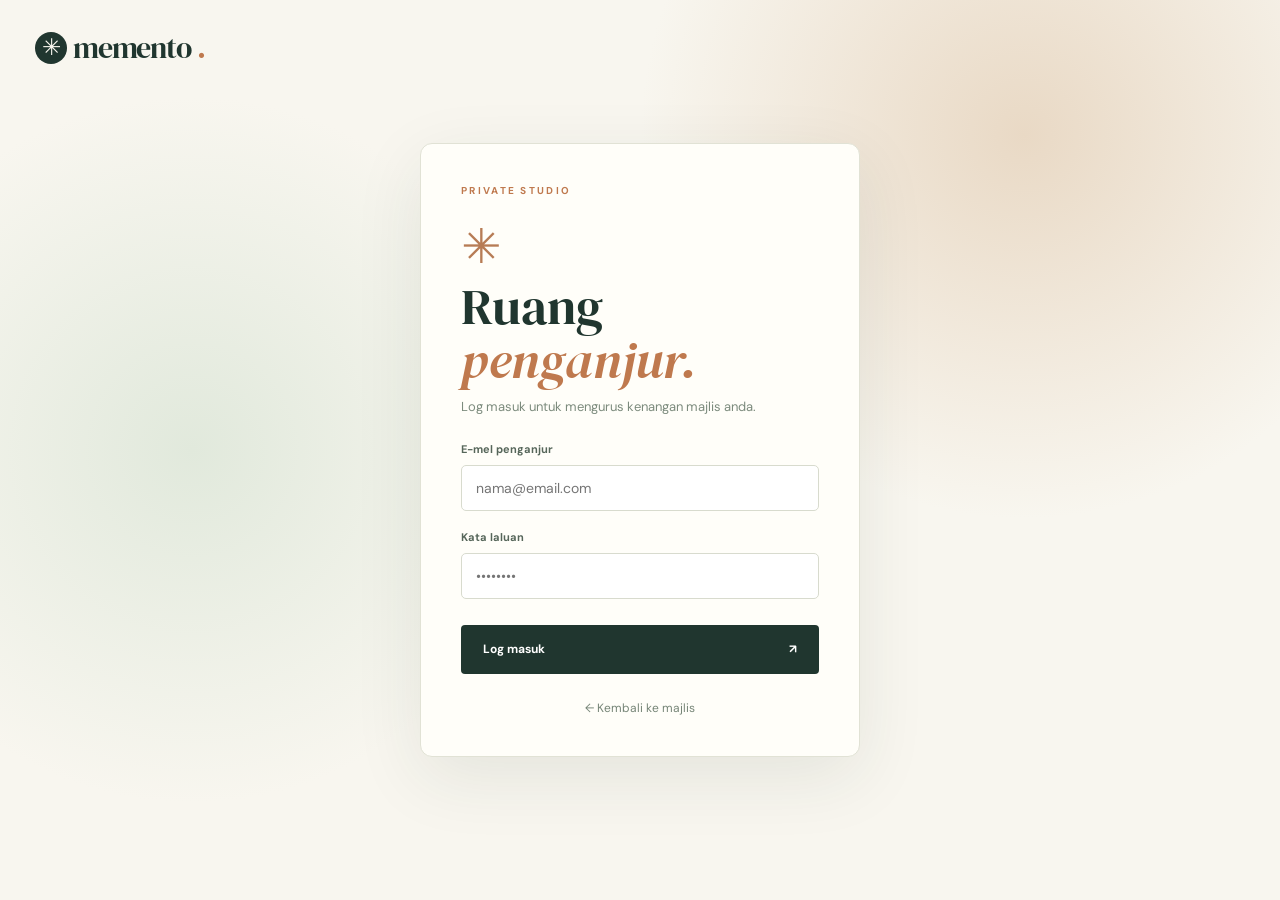
==== admin.html @ 8a751a6d "Add files via upload" ====
<!doctype html><html lang="ms"><head><meta charset="utf-8"><meta name="viewport" content="width=device-width, initial-scale=1,viewport-fit=cover"><meta name="theme-color" content="#20362f"><title>Dashboard Penganjur — Memento</title><link rel="manifest" href="./manifest.webmanifest"><link rel="icon" href="./assets/logo.svg" type="image/svg+xml"><link rel="preconnect" href="https://fonts.googleapis.com"><link rel="preconnect" href="https://fonts.gstatic.com" crossorigin><link href="https://fonts.googleapis.com/css2?family=DM+Sans:wght@400;500;600;700&family=DM+Serif+Display:ital@0;1&display=swap" rel="stylesheet"><link rel="stylesheet" href="./styles.css"><script defer src="./config.js"></script><script defer src="./vendor/qr.js"></script><script defer src="./vendor/jszip.min.js"></script><script type="module" src="./src/app.js"></script></head>
<body data-page="admin"><div id="toast" role="status" aria-live="polite"></div>
<div id="adminLogin" class="admin-login"><a class="brand" href="./index.html"><span class="brand-icon">✳</span>memento<span class="brand-period">.</span></a><div class="login-card"><div class="section-kicker">PRIVATE STUDIO</div><span class="login-flower">✳</span><h1>Ruang <em>penganjur.</em></h1><p>Log masuk untuk mengurus kenangan majlis anda.</p><div id="demoLoginMessage" class="demo-login-note hidden">Ini ialah mod demo. Tekan butang di bawah untuk mencuba dashboard tanpa Firebase. Semua data kekal pada peranti ini.</div><form id="loginForm"><label for="loginEmail">E-mel penganjur</label><input type="email" id="loginEmail" placeholder="nama@email.com" autocomplete="username" required><label for="loginPassword">Kata laluan</label><input type="password" id="loginPassword" placeholder="••••••••" autocomplete="current-password" required><button class="btn btn-dark" id="loginBtn" type="submit">Log masuk <span>↗</span></button></form><button class="btn btn-dark hidden" id="demoLoginBtn">Buka dashboard demo <span>↗</span></button><a class="login-back" href="./index.html">← Kembali ke majlis</a></div></div>
<div id="adminApp" class="admin-app hidden"><aside class="sidebar"><a class="brand" href="./index.html"><span class="brand-icon">✳</span>memento<span class="brand-period">.</span></a><div class="sidebar-label">YOUR STUDIO</div><nav class="sidebar-nav" aria-label="Dashboard"><button class="side-link active" data-panel="overview"><span>◫</span> Ringkasan</button><button class="side-link" data-panel="settings"><span>✎</span> Tetapan majlis</button><button class="side-link" data-panel="photos"><span>▣</span> Urus gambar</button><button class="side-link" data-panel="qr"><span>▦</span> Kod QR & kongsi</button><button class="side-link" data-panel="notes"><span>♡</span> Buku ucapan</button></nav><div class="sidebar-bottom"><div id="adminBadge" class="mode-tag">✳ DEMO</div><a id="previewEventLink" href="./index.html" target="_blank" rel="noopener">Lihat halaman tetamu ↗</a><button id="logoutBtn" class="logout-btn">Log keluar ↗</button></div></aside>
<div class="admin-main"><header class="admin-header"><div><div class="admin-eyebrow">MEMENTO / EVENT STUDIO</div><h1 id="adminPageTitle">Ringkasan majlis</h1></div><div class="admin-head-right"><label for="eventSelect">MAJLIS</label><select id="eventSelect"><option value="">Pilih majlis</option></select><button id="newEventBtn" class="btn btn-dark">+ Majlis baru</button></div></header><div class="mobile-admin-nav"><button class="active" data-panel="overview">Ringkasan</button><button data-panel="settings">Tetapan</button><button data-panel="photos">Gambar</button><button data-panel="qr">QR</button><button data-panel="notes">Ucapan</button></div><div class="admin-content"><div id="adminEmpty" class="admin-empty hidden"><span>✳</span><h2>Belum ada majlis.</h2><p>Cipta majlis pertama untuk mula mengumpul gambar tetamu.</p><button class="btn btn-dark" data-create-event>+ Cipta majlis</button></div>
<section class="admin-panel" id="panel-overview"><div id="demoAppNotice" class="admin-notice hidden"><b>Mod demo</b> · Data disimpan pada browser ini, bukan dikongsi antara telefon. Isi Firebase config untuk galeri live sebenar.</div><div class="dashboard-welcome"><div><div class="section-kicker">YOUR CELEBRATION</div><h2 id="overviewTitle">Majlis Kenangan Kita</h2><p id="overviewDate"></p></div><span class="dash-motif">✳</span></div><div class="stats-grid"><article><span>JUMLAH GAMBAR</span><strong id="statAll">0</strong><small>Semua gambar diterima</small></article><article><span>GAMBAR DIPAPAR</span><strong id="statApproved">0</strong><small>Terlihat dalam galeri</small></article><article><span>MENUNGGU SEMAKAN</span><strong id="statPending">0</strong><small>Memerlukan kelulusan</small></article><article><span>UCAPAN TETAMU</span><strong id="statWishes">0</strong><small>Buku ucapan digital</small></article></div><div class="overview-bottom"><div class="white-panel"><div class="panel-head"><h3>Gambar terkini</h3><button class="link-button" data-panel="photos">Lihat semua ↗</button></div><div id="recentPhotos" class="recent-photos"></div></div><div class="white-panel quick-link-panel"><div class="panel-head"><h3>Pautan majlis</h3><span>✳</span></div><p>Hantar kepada tetamu atau letak QR di setiap meja.</p><div class="event-link-box" id="overviewUrl"></div><button class="btn btn-outline" id="overviewCopyLink">Salin pautan ↗</button><button class="btn btn-dark" data-panel="qr">Buka kad QR ↗</button></div></div></section>
<section class="admin-panel hidden" id="panel-settings"><div class="admin-section-heading"><div><h2>Tetapan majlis</h2><p>Sesuaikan nama, tarikh dan pengalaman tetamu.</p></div></div><form id="settingsForm" class="settings-grid"><div class="white-panel settings-form"><label for="settingTitle">Nama majlis</label><input id="settingTitle" required maxlength="80" placeholder="Contoh: Majlis Aina & Haziq"><div class="two-fields"><div><label for="settingDate">Tarikh majlis</label><input id="settingDate" type="date" required></div><div><label for="settingLimit">Filem setiap tetamu</label><input id="settingLimit" type="number" min="1" max="50" required></div></div><label for="settingVenue">Lokasi / nota majlis</label><input id="settingVenue" maxlength="120" placeholder="Contoh: Dewan Seri Melati, Johor"><button class="btn btn-dark" type="submit">Simpan perubahan ↗</button></div><div class="white-panel settings-toggles"><h3>Kawalan galeri</h3><label class="toggle-row"><span><b>Benarkan gambar & ucapan</b><small>Hentikan sementara penghantaran tetamu</small></span><input type="checkbox" id="settingUploads"><i></i></label><label class="toggle-row"><span><b>Moderasi gambar</b><small>Gambar perlu diluluskan sebelum dipapar</small></span><input type="checkbox" id="settingModeration"><i></i></label><label class="toggle-row"><span><b>Kunci galeri</b><small>Gambar tidak dapat dilihat tetamu sehingga dibuka</small></span><input type="checkbox" id="settingLocked"><i></i></label><p class="panel-hint">Perubahan ini akan dikemas kini kepada tetamu secara langsung apabila Firebase disambung.</p></div></form></section>
<section class="admin-panel hidden" id="panel-photos"><div class="admin-section-heading"><div><h2>Urus gambar tetamu</h2><p>Luluskan, sembunyikan, padam atau eksport gambar.</p></div><div class="toolbar-buttons"><select id="photoStatusFilter" aria-label="Tapis gambar"><option value="all">Semua gambar</option><option value="pending">Menunggu</option><option value="approved">Dipaparkan</option><option value="hidden">Disembunyikan</option></select><button class="btn btn-dark" id="exportZipBtn">Muat turun ZIP ↓</button></div></div><div class="admin-photo-grid" id="adminPhotos"></div></section>
<section class="admin-panel hidden" id="panel-qr"><div class="admin-section-heading"><div><h2>Kongsi dengan tetamu</h2><p>Letakkan kad QR di setiap meja majlis.</p></div></div><div class="qr-layout"><div class="qr-poster" id="qrPoster"><span class="qr-poster-kicker">YOU'RE INVITED</span><h3 id="qrEventTitle">Majlis Kenangan Kita</h3><span class="qr-caption">✳ SCAN • SNAP • SHARE ✳</span><canvas id="qrCanvas" width="390" height="390"></canvas><p>Scan QR untuk ambil gambar dan kongsi bersama.</p><span class="qr-poster-footer">MEMORIES MADE TOGETHER · MEMENTO</span></div><div class="white-panel qr-instructions"><h3>Satu QR,<br><em>ribuan kenangan.</em></h3><p>Imbas menggunakan kamera telefon. Tiada aplikasi diperlukan.</p><label for="shareUrl">Pautan majlis anda</label><input id="shareUrl" readonly><button class="btn btn-outline" id="copyQrLink">Salin pautan ↗</button><button class="btn btn-dark" id="saveQrBtn">Simpan kod QR (PNG) ↓</button><button class="btn btn-outline" id="printQrBtn">Cetak kad QR ↗</button><p class="panel-hint">Kod QR akan terus menunjuk ke majlis ini apabila anda host website di GitHub Pages. <b>Cetak selepas URL website sudah muktamad.</b></p></div></div></section>
<section class="admin-panel hidden" id="panel-notes"><div class="admin-section-heading"><div><h2>Buku ucapan</h2><p>Semua kata-kata manis daripada tetamu.</p></div><button class="btn btn-outline" id="exportWishesBtn">Eksport CSV ↓</button></div><div id="adminWishes" class="admin-wishes"></div></section>
</div></div></div>
<div class="modal-overlay hidden" id="createEventModal" role="dialog" aria-modal="true" aria-labelledby="createTitle"><div class="modal-card create-modal"><button class="modal-x" data-close-create aria-label="Tutup">×</button><div class="modal-symbol">✳</div><h2 id="createTitle">Cipta majlis baru.</h2><p>Setiap majlis mempunyai pautan dan QR tersendiri.</p><form id="createEventForm"><label for="newTitle">Nama majlis</label><input id="newTitle" required maxlength="80" placeholder="Contoh: Majlis Aina & Haziq"><div class="two-fields"><div><label for="newDate">Tarikh</label><input id="newDate" type="date" required></div><div><label for="newLimit">Filem</label><input id="newLimit" type="number" min="1" max="50" value="20" required></div></div><label for="newVenue">Lokasi (pilihan)</label><input id="newVenue" maxlength="120" placeholder="Dewan / lokasi majlis"><button class="btn btn-dark" type="submit" id="saveNewEventBtn">Cipta majlis <span>↗</span></button></form></div></div>
</body></html>
---- styles.css ----
:root{--ink:#20362f;--ink2:#1a2b26;--cream:#f8f6ef;--paper:#fffef9;--line:#e4e1d4;--sage:#dce6d8;--orange:#bf794e;--muted:#797c72;--body:#4d5a51;--serif:'DM Serif Display',Georgia,serif;--sans:'DM Sans',system-ui,-apple-system,sans-serif}*{box-sizing:border-box}html{scroll-behavior:smooth;scroll-padding-top:78px}body{margin:0;background:var(--cream);font-family:var(--sans);color:var(--ink);font-size:14px;-webkit-font-smoothing:antialiased;overflow-x:hidden}button,input,textarea,select{font:inherit}button{cursor:pointer}button:disabled{opacity:.45;cursor:not-allowed}a{text-decoration:none;color:inherit}h1,h2,h3,p{margin-top:0}h1,h2,h3{font-weight:400}img{max-width:100%}.hidden{display:none!important}.shell{max-width:1220px;margin:auto;padding-left:36px;padding-right:36px}#toast{position:fixed;z-index:500;left:50%;bottom:24px;max-width:min(94vw,500px);background:#20362f;color:white;padding:13px 22px;line-height:1.5;text-align:center;border-radius:12px;box-shadow:0 12px 45px #0004;opacity:0;pointer-events:none;transform:translate(-50%,30px);transition:opacity .2s,transform .2s}#toast.show{opacity:1;transform:translate(-50%,0)}#toast.error{background:#903e36}.mode-banner{background:#eadfca;color:#614e34;padding:8px 20px;text-align:center;font-size:12px}.mode-banner a{text-decoration:underline;font-weight:700}.dot,.live-dot{width:7px;height:7px;border-radius:50%;background:#80a57f;display:inline-block;margin-right:7px}.main-header{height:82px;display:flex;align-items:center;justify-content:space-between;gap:20px;border-bottom:1px solid var(--line)}.brand{display:inline-flex;align-items:center;gap:6px;white-space:nowrap;font-family:var(--serif);font-size:30px;letter-spacing:-1.2px;font-weight:400}.brand-icon{display:inline-flex;align-items:center;justify-content:center;width:32px;height:32px;background:var(--ink);border-radius:50%;color:var(--cream);font-family:var(--sans);font-size:23px;line-height:1}.brand-period{color:var(--orange)}.top-nav{display:flex;align-items:center;gap:35px;color:#4f6156;font-size:13px}.top-nav a:hover{color:var(--orange)}.nav-admin{font-size:12px;font-weight:700;letter-spacing:.01em;border:1px solid var(--ink);padding:12px 17px;border-radius:5px}.nav-admin:hover{color:white;background:var(--ink)}.hero{display:grid;grid-template-columns:1.05fr .95fr;min-height:656px;gap:15px;align-items:center}.hero-copy{position:relative;z-index:1;padding:48px 0 44px}.eyebrow,.section-kicker{font-size:10px;font-weight:700;letter-spacing:2.3px;display:flex;align-items:center;gap:11px}.eyebrow{color:#67776d;white-space:nowrap}.small-star{font-size:20px;color:var(--orange)}.eyebrow-line{height:1px;width:20px;background:#b7bbae}.thin-line{margin:30px 0 28px;width:52px;height:1px;background:#b4b6a6}.hero-script{font-family:var(--serif);font-style:italic;color:var(--orange);font-size:20px;margin:0 0 8px}.hero h1{font-family:var(--serif);font-size:clamp(65px,6vw,94px);line-height:.99;letter-spacing:-2.2px;max-width:600px;margin:0 0 25px}.hero h1 em,.steps-head h2 em,.section-top h2 em,.wishes-section h2 em,.final-cta h2 em,.camera-aside h3 em,.login-card h1 em,.qr-instructions h3 em{font-weight:400;color:var(--orange)}.hero-subtitle{color:var(--body);line-height:1.85;font-size:14px;max-width:410px}.hero-event{display:flex;gap:14px;align-items:center;margin:25px 0 25px;padding:15px 0;border-top:1px solid var(--line);border-bottom:1px solid var(--line);max-width:420px}.event-icon{font-size:30px;color:var(--orange);padding:0 9px}.hero-event div{display:flex;flex-direction:column;gap:4px}.hero-event div>span{font-size:9px;letter-spacing:2px;font-weight:700;color:var(--muted)}.hero-event strong{font-family:var(--serif);font-size:22px;font-weight:400}.hero-event small{color:#747c72;font-size:12px}.hero-buttons{display:flex;gap:10px;flex-wrap:wrap}.btn{border:0;display:inline-flex;align-items:center;justify-content:space-between;gap:20px;padding:15px 22px;min-height:49px;font-size:12px;font-weight:700;border-radius:4px;transition:transform .2s,background .2s}.btn:hover:not(:disabled){transform:translateY(-2px)}.btn-dark{background:var(--ink);color:white}.btn-dark:hover{background:#365b4c}.btn-outline{background:transparent;color:var(--ink);border:1px solid #9caa9e}.btn-outline:hover{background:#e8ece2}.btn-light{background:rgba(255,255,255,.95);color:var(--ink)}.btn-cream{background:#f5efe1;color:var(--ink)}.hero-bottom{display:flex;align-items:center;gap:15px;margin-top:37px;color:var(--body);font-size:12px}.hero-bottom small{display:block;color:#929a8e;font-size:11px;margin-top:4px}.avatars{display:flex;padding-left:4px}.avatars span{display:grid;place-items:center;width:32px;height:32px;border:3px solid var(--cream);margin-left:-6px;border-radius:50%;background:#ddc4a1;color:#7b513e;font-size:14px}.avatars span:nth-child(2){background:#a0bbad}.avatars span:nth-child(3){background:#e5b79a}.hero-art{min-height:615px;position:relative;display:grid;place-items:center}.hero-halo{position:absolute;width:90%;aspect-ratio:1;border-radius:50%;background:#e9ebdf;top:50%;left:50%;transform:translate(-50%,-53%)}.hero-halo:after{content:'';position:absolute;inset:15px;border:1px dashed #c6cdbb;border-radius:50%}.postcard{position:absolute;background:#fffdf5;border-radius:3px;padding:13px 13px 14px;width:270px;box-shadow:0 22px 43px #20362f29;border:1px solid #ede8de}.postcard-back{height:315px;transform:translate(92px,-54px) rotate(14deg)}.postcard-front{height:338px;transform:translate(-55px,28px) rotate(-9deg)}.sketch-photo{width:100%;height:calc(100% - 31px);position:relative;overflow:hidden}.sketch-photo.lake{background:linear-gradient(165deg,#91b4b2 0%,#c4d0b9 45%,#b8bead 46%,#889b86 70%,#c4ae8a 100%)}.sketch-photo.lake:before{content:'';position:absolute;border-radius:50%;width:75px;height:75px;top:30px;right:25px;background:#f7ddaf;filter:blur(3px);opacity:.9}.illustration-mountains{position:absolute;bottom:0;left:-15%;width:135%;height:62%;background:#6d8a78;clip-path:polygon(0 65%,19% 20%,35% 63%,51% 0,79% 54%,100% 10%,100% 100%,0 100%);opacity:.72}.sketch-photo.floral{background:linear-gradient(145deg,#e6ccaa,#b87968 80%)}.sketch-photo.floral:before{content:'';position:absolute;width:180px;height:180px;left:30px;top:42px;border:1px solid #fff9;border-radius:50%}.flower{position:absolute;color:#f7e9d4;text-shadow:0 3px 15px #673c4266;font-size:93px;z-index:2}.flower-a{left:29px;top:58px}.flower-b{right:11px;top:105px;font-size:82px;color:#f0bba8}.flower-c{left:89px;top:143px;font-size:79px;color:#f5f0d8}.stem{position:absolute;bottom:-80px;left:120px;transform:rotate(-18deg);width:3px;height:260px;background:#566c57}.stem-two{left:155px;transform:rotate(18deg)}.postcard-caption{display:block;font-size:11px;font-family:var(--serif);font-style:italic;letter-spacing:.5px;padding-top:9px;text-align:center}.date-seal{position:absolute;z-index:5;right:0;bottom:80px;width:110px;height:110px;background:var(--ink);border:5px solid var(--cream);color:#fff;border-radius:50%;display:flex;flex-direction:column;align-items:center;justify-content:center;transform:rotate(13deg);box-shadow:0 6px 15px #2223}.date-seal small{font-size:8px;letter-spacing:2px}.date-seal strong{font-family:var(--serif);font-size:26px;font-weight:400;line-height:1.2}.date-seal>span{font-size:11px}.art-spark{position:absolute;color:var(--orange)}.spark-one{font-size:44px;top:73px;left:48px}.spark-two{font-size:30px;bottom:84px;left:54px}.steps-wrap{background:#edf0e8;padding:83px 0 94px}.section-kicker{color:var(--orange)}.steps-head,.section-top{display:flex;justify-content:space-between;align-items:end;gap:20px;margin-top:14px;margin-bottom:40px}.steps-head h2,.section-top h2,.wishes-section h2,.final-cta h2{font-family:var(--serif);font-size:clamp(40px,4.2vw,61px);line-height:1.12;letter-spacing:-1px;margin:0}.steps-head p,.section-top p{font-size:13px;color:#708074;line-height:1.8;max-width:290px;margin-bottom:7px}.step-grid{display:grid;grid-template-columns:repeat(3,minmax(0,1fr));gap:18px}.step{background:#f9f8f1;border:1px solid #e2e5da;border-radius:7px;padding:23px 25px 28px}.step-number{display:flex;justify-content:space-between;font-size:11px;font-weight:700;letter-spacing:2px}.step-number span{font-size:20px;font-weight:400}.step-art{height:130px;margin:12px 0 19px;display:grid;place-items:center;position:relative}.fake-qr{border-radius:12px;background:#fff;padding:13px;box-shadow:0 5px 23px #20362f1c;width:94px;height:94px;display:grid;place-items:center;transform:rotate(-8deg)}.fake-qr span{color:#233f34;font-size:77px;line-height:1}.scan-wave{width:112px;height:112px;border:2px solid #b6c8b5;border-radius:50%;position:absolute;transform:translate(12px,-3px)}.little-camera{width:134px;height:83px;border-radius:14px;background:#2b4840;box-shadow:0 14px 25px #1d312d2b;position:relative;transform:rotate(-9deg)}.little-camera>i{position:absolute;width:36px;height:14px;background:#2b4840;top:-9px;left:21px;border-radius:4px}.little-camera:before{content:'';position:absolute;width:12px;height:8px;background:#e4cba1;right:15px;top:11px;border-radius:2px}.little-lens{display:block;position:absolute;width:62px;height:62px;border-radius:50%;background:repeating-radial-gradient(circle,#233a34 0 9px,#789186 10px 14px,#243b35 15px 19px);border:5px solid #708c7d;top:9px;left:35px}.mini-film{width:96px;height:110px;transform:rotate(9deg);background:#e5ae85;padding:11px;border:9px solid #fffdf9;box-shadow:0 12px 17px #2222;display:grid;place-items:center}.mini-film span{font-size:74px;color:#f8e9d3}.small-film{color:#b8a27f;position:absolute;font-size:47px;transform:translate(80px,-30px)}.step h3{font-family:var(--serif);font-size:27px;margin:0 0 7px}.step p{color:#718074;line-height:1.7;font-size:12px;margin:0}.panel-section{padding-top:100px;padding-bottom:109px}.section-top{margin-bottom:36px}.film-pill{padding:12px 22px;display:flex;gap:13px;align-items:center;border:1px solid #e0dfd3;border-radius:100px;background:#fffef8}.film-pill .film-icon{font-size:27px;color:var(--orange)}.film-pill strong{display:block;font-size:18px}.film-pill small{font-size:8px;letter-spacing:1.5px;font-weight:700;color:#8d968a}.camera-layout{display:grid;grid-template-columns:minmax(0,1fr) minmax(260px,365px);gap:40px}.camera-shell{background:#223c32;padding:24px 30px 19px;border-radius:16px;color:white;box-shadow:0 18px 40px #1f362e25}.camera-head{display:flex;justify-content:space-between;align-items:center;padding-bottom:19px}.camera-brand{font-family:var(--serif);font-size:26px}.camera-brand sup{font-family:var(--sans);font-size:8px;margin-left:2px;font-weight:700;letter-spacing:2px}.camera-status{font-size:9px;letter-spacing:1.3px;color:#c1d1bf}.camera-status i{display:inline-block;width:7px;height:7px;background:#c6a365;border-radius:50%;margin-right:5px}.camera-viewfinder{height:415px;border-radius:7px;background:#12221d;position:relative;overflow:hidden;display:flex;align-items:center;justify-content:center;isolation:isolate}.camera-viewfinder video,.camera-viewfinder>img{position:absolute;width:100%;height:100%;object-fit:cover;inset:0}.camera-viewfinder video.mirrored{transform:scaleX(-1)}.camera-placeholder{display:flex;flex-direction:column;gap:12px;align-items:center;text-align:center;padding:25px;color:#dde8d9;position:relative;z-index:2}.camera-placeholder-icon{font-size:80px;font-weight:100;line-height:.9;color:#8da698}.camera-placeholder strong{font-family:var(--serif);font-size:26px;font-weight:400}.camera-placeholder span{font-size:12px;color:#a9beb2;max-width:270px;line-height:1.6}.camera-placeholder button{margin-top:7px}.viewfinder-corners{position:absolute;inset:24px;pointer-events:none;z-index:3}.viewfinder-corners i{position:absolute;width:22px;height:22px;border:2px solid #ffffffa6}.viewfinder-corners i:nth-child(1){top:0;left:0;border-right:0;border-bottom:0}.viewfinder-corners i:nth-child(2){top:0;right:0;border-left:0;border-bottom:0}.viewfinder-corners i:nth-child(3){bottom:0;left:0;border-right:0;border-top:0}.viewfinder-corners i:nth-child(4){bottom:0;right:0;border-left:0;border-top:0}.viewfinder-top,.viewfinder-bottom{position:absolute;z-index:4;font-size:9px;letter-spacing:2px;color:#fff;left:50%;transform:translateX(-50%);white-space:nowrap;text-shadow:0 1px 5px #000}.viewfinder-top{top:30px}.viewfinder-bottom{bottom:30px}.flash-cover{position:absolute;inset:0;background:#fff;opacity:0;pointer-events:none;z-index:9;transition:opacity .17s}.flash-cover.flash{opacity:.92;transition:opacity .03s}.camera-controls{display:flex;align-items:center;justify-content:center;gap:65px;padding:18px 0 13px}.round-btn{width:42px;height:42px;border-radius:50%;border:1px solid #8ca395;color:#e6f0e3;background:transparent;font-size:24px;display:grid;place-items:center}.round-btn.active{background:#e5c096;color:#20362f}.shutter{width:65px;height:65px;border-radius:50%;border:3px solid #f5f2e9;background:transparent;padding:5px;display:grid;place-items:center}.shutter span{width:47px;height:47px;background:#f4f2e9;border-radius:50%}.shutter:active:not(:disabled) span{transform:scale(.86)}.camera-review{display:flex;justify-content:center;gap:12px;padding:0 0 17px}.camera-review .btn-outline{border-color:#93ad9c;color:white}.camera-footer{border-top:1px solid #496052;padding-top:16px;display:flex;justify-content:space-between;color:#bdcfc1;font-size:9px;letter-spacing:1.6px}.camera-aside{padding:7px 0;display:flex;flex-direction:column}.tiny-label{font-size:10px;letter-spacing:2px;color:var(--orange);font-weight:700}.camera-aside h3{font-family:var(--serif);font-size:43px;line-height:1.12;margin:14px 0}.camera-aside p{color:#79887c;line-height:1.8;font-size:13px;max-width:315px}.filter-list{display:flex;flex-direction:column;gap:9px;margin-top:17px}.filter-option{display:flex;align-items:center;text-align:left;width:100%;gap:14px;background:transparent;border:1px solid #dedfd3;padding:9px;border-radius:8px;color:var(--ink)}.filter-option.selected{background:#ebeee5;border-color:#8a9e8b}.filter-swatch{width:42px;height:45px;border-radius:3px;flex-shrink:0;background:linear-gradient(135deg,#bca68e,#7a8980)}.filter-swatch.warm{background:linear-gradient(135deg,#e4be83,#ca7652)}.filter-swatch.mono{background:linear-gradient(135deg,#e4e4dd,#454946)}.filter-swatch.natural{background:linear-gradient(135deg,#d6e8df,#6b9eb1)}.filter-option b{display:block;font-size:13px}.filter-option small{display:block;font-size:11px;color:#7c887e;margin-top:3px}.filter-option .filter-check{margin-left:auto;font-size:13px;opacity:0}.filter-option.selected .filter-check{opacity:1}.upload-alt{margin-top:23px;padding:17px 0;border-top:1px solid #e5e3d8;display:flex;justify-content:space-between;gap:10px;align-items:center;font-size:11px;color:#7a8579;flex-wrap:wrap}.file-label{cursor:pointer;color:#204838;font-weight:700;text-decoration:underline;text-underline-offset:3px}.privacy-note{font-size:11px;color:#8a9689;line-height:1.6}.gallery-band{background:var(--ink);padding:97px 0 106px;color:#fff}.light-kicker{color:#d5aa7e}.light-top h2 em{color:#e0b38e}.light-top p{color:#b0c0b4}.gallery-counter{text-align:right;border-left:1px solid #4a6759;padding:0 0 0 28px}.gallery-counter strong{display:block;font-family:var(--serif);font-size:59px;line-height:1}.gallery-counter span{font-size:9px;letter-spacing:1.7px;color:#b2c5b7}.gallery-toolbar{border-top:1px solid #536a60;padding-top:17px;margin-bottom:23px;display:flex;justify-content:space-between;align-items:center;gap:14px;font-size:10px;letter-spacing:1px;color:#c5d1c7}.gallery-toolbar>span:first-child{margin-right:auto}.gallery-toolbar .link-button{color:#e3efde}.link-button{border:0;background:none;color:var(--ink);font-weight:700;font-size:12px;padding:7px 0}.gallery-grid{display:grid;grid-template-columns:repeat(4,1fr);gap:19px;min-height:170px}.photo-card{background:#f9f6ed;padding:10px 10px 15px;border:0;border-radius:3px;cursor:pointer;color:#28352e;box-shadow:0 9px 20px #0001;text-align:left;min-width:0}.photo-card img{width:100%;height:225px;object-fit:cover;display:block;background:#d4d7ca}.photo-card b{display:block;font-size:12px;margin-top:11px;white-space:nowrap;overflow:hidden;text-overflow:ellipsis}.photo-card small{display:block;font-size:10px;color:#9a9d8a;margin-top:5px}.empty-gallery{grid-column:1/-1;border:1px dashed #718779;text-align:center;padding:45px 25px;color:#d9e7d9}.empty-gallery>span{font-size:35px;color:#c89d76}.empty-gallery h3{font-family:var(--serif);font-size:31px;margin:9px 0}.empty-gallery p{font-size:13px;color:#b3c6b6}.empty-gallery .btn{margin-top:7px}.wishes-layout{display:grid;grid-template-columns:1fr 1fr;gap:70px;align-items:start;margin-top:26px}.wishes-decoration{font-family:var(--serif);font-size:70px;color:var(--orange);display:block;height:60px}.wishes-intro>p{font-size:13px;color:#7b8a7d;max-width:380px;line-height:1.8;margin:22px 0 26px}.wish-form{max-width:450px;display:flex;flex-direction:column;align-items:start;gap:8px}label{font-size:11px;font-weight:700;color:#56665a}input,textarea,select{width:100%;border:1px solid #d8dbce;border-radius:5px;background:white;padding:13px 14px;color:var(--ink);outline:none}input:focus,textarea:focus,select:focus{border-color:#7e9a82;box-shadow:0 0 0 3px #a2b7a933}textarea{resize:vertical}.wish-form label:not(:first-child){margin-top:9px}.wish-form .btn{margin-top:9px}.wishes-card{border:1px solid #d4d8c8;background:#e9ede3;padding:30px 31px;min-height:420px;position:relative}.wishes-card:after{content:'✳';position:absolute;color:#d4dbc9;right:10px;bottom:-25px;font-size:140px;pointer-events:none}.wishes-card-title{display:flex;justify-content:space-between;align-items:center;border-bottom:1px solid #cdd5c9;padding-bottom:15px;color:#6e7d6d;font-size:10px;letter-spacing:2px;font-weight:700}.wishes-card-title span:last-child{font-size:25px;color:#b68a6a}.wishes-list{position:relative;z-index:1;max-height:450px;overflow-y:auto}.wish-item{padding:21px 0;border-bottom:1px solid #ced6cb}.wish-item p{font-family:var(--serif);font-style:italic;font-size:22px;line-height:1.4;color:#334739;overflow-wrap:anywhere;margin:0 0 13px}.wish-item>span{font-size:11px;color:#738476}.empty-wishes{padding:45px 12px;text-align:center;color:#819080;line-height:1.8}.final-cta{background:#b47555;padding:76px 0 87px;color:#fff5e9}.kicker-light{font-size:10px;letter-spacing:2px;font-weight:700}.final-cta-grid{display:grid;grid-template-columns:1fr .42fr;align-items:end;gap:40px;margin-top:21px}.final-cta h2{font-size:clamp(48px,6vw,80px)}.final-cta h2 em{color:#f7d7ae}.final-cta p{color:#ffead9;font-size:13px;line-height:1.8}.final-cta .btn{margin-top:10px}.site-footer{min-height:100px;display:flex;align-items:center;justify-content:space-between;gap:20px}.site-footer .brand{font-size:23px}.site-footer .brand-icon{width:24px;height:24px;font-size:15px}.site-footer>span,.site-footer>a:last-child{font-size:11px;color:#889088}.modal-overlay{position:fixed;z-index:100;background:#15231dbb;inset:0;display:flex;justify-content:center;align-items:center;padding:20px;backdrop-filter:blur(6px)}.modal-card{background:var(--paper);padding:42px;border-radius:9px;width:min(100%,470px);box-shadow:0 24px 60px #0005;position:relative}.modal-symbol{color:var(--orange);font-size:44px;margin-bottom:7px}.modal-card h2{font-family:var(--serif);font-size:43px;line-height:1.1;margin:0 0 10px}.modal-card>p{color:#79897b;font-size:13px;line-height:1.7;margin-bottom:22px}.modal-card form{display:flex;flex-direction:column;gap:9px}.modal-card form .btn{margin-top:13px}.lightbox-card{position:relative;max-height:95vh;max-width:550px;background:var(--paper);padding:12px 12px 18px;width:100%;overflow:auto}.lightbox-card>img{max-height:70vh;object-fit:contain;background:#e6e3da;width:100%;display:block}.lightbox-close{position:absolute;right:18px;top:18px;z-index:3;color:#fff;background:#20362fbb;width:33px;height:33px;border:0;border-radius:50%;font-size:26px}.lightbox-info{display:flex;justify-content:space-between;gap:10px;align-items:center;padding:13px 5px 0}.lightbox-info strong{display:block}.lightbox-info small{display:block;color:#8f988c;margin-top:5px}.lightbox-info .btn{min-height:40px;padding:10px 15px}
/* ADMIN */.admin-login{min-height:100vh;display:grid;place-items:center;padding:35px;background:radial-gradient(circle at 15% 50%,#e1e9dc 0,transparent 30%),radial-gradient(circle at 80% 15%,#e9d9c5 0,transparent 30%),var(--cream)}.admin-login>.brand{position:absolute;top:27px;left:35px}.login-card{width:min(100%,440px);padding:40px;background:var(--paper);border:1px solid #e1e2d5;box-shadow:0 20px 70px #20362f17;border-radius:12px}.login-flower{font-size:48px;color:#b77c55;display:block;margin-top:18px}.login-card h1{font-family:var(--serif);font-size:51px;margin:2px 0 8px;line-height:1.05}.login-card>p{color:#7c8b7d;font-size:13px;line-height:1.7}.login-card form{display:grid;gap:9px;margin-top:24px}.login-card form label:not(:first-child){margin-top:10px}.login-card form .btn,.login-card>#demoLoginBtn{margin-top:17px;width:100%}.login-back{margin-top:26px;display:block;font-size:12px;color:#768577;text-align:center}.demo-login-note{padding:13px 14px;background:#e6ecdf;font-size:12px;line-height:1.6;color:#536958;margin:15px 0}.admin-app{display:grid;grid-template-columns:248px minmax(0,1fr);min-height:100vh}.sidebar{background:var(--ink);color:#e9f0e4;padding:30px 22px;display:flex;flex-direction:column;gap:30px;position:sticky;top:0;height:100vh}.sidebar .brand{color:white}.sidebar .brand-icon{color:var(--ink);background:#f8f1dc}.sidebar-label{font-size:10px;color:#a5bda8;letter-spacing:1.8px;border-top:1px solid #4a6156;padding-top:30px}.sidebar-nav{display:grid;gap:8px}.side-link{background:none;border:0;color:#b2c7b6;width:100%;display:flex;align-items:center;text-align:left;gap:16px;padding:14px 12px;border-radius:5px;font-size:12px;font-weight:700}.side-link span{font-size:20px;font-weight:400;width:22px;text-align:center}.side-link.active,.side-link:hover{background:#3d584a;color:white}.sidebar-bottom{margin-top:auto;display:grid;gap:17px;font-size:12px}.sidebar-bottom a{color:#d8e3da}.logout-btn{border:0;background:none;color:#acbeaf;text-align:left;padding:0;font-size:12px}.mode-tag{display:inline-flex;padding:7px 11px;border-radius:6px;background:#44634e;color:#e6ece6;font-size:10px;letter-spacing:1.2px;width:max-content}.admin-main{min-width:0}.admin-header{background:#faf9f2;padding:34px 40px 27px;display:flex;align-items:end;justify-content:space-between;gap:16px;border-bottom:1px solid #e4e6db}.admin-eyebrow{font-size:10px;letter-spacing:2px;color:#b77e56;font-weight:700;margin-bottom:7px}.admin-header h1{font-family:var(--serif);font-size:39px;margin:0;line-height:1.1}.admin-head-right{display:flex;gap:9px;align-items:end;flex-wrap:wrap}.admin-head-right label{align-self:center;color:#8b968a;font-size:9px;letter-spacing:1px}.admin-head-right select{min-width:185px;width:220px;max-width:40vw;height:45px}.admin-head-right .btn{white-space:nowrap;min-height:45px;padding:12px}.admin-content{padding:36px 40px 80px;max-width:1500px;margin:auto}.admin-notice{background:#f2e8d4;color:#77613c;padding:13px 18px;border-radius:5px;font-size:12px;margin-bottom:25px;line-height:1.6}.dashboard-welcome{background:#dce5d9;display:flex;justify-content:space-between;align-items:center;border-radius:8px;padding:27px 30px;min-height:135px;overflow:hidden}.dashboard-welcome h2{font-family:var(--serif);font-size:33px;margin:9px 0 5px}.dashboard-welcome p{color:#718274;font-size:12px;margin:0}.dash-motif{font-size:92px;color:#bccdbc;line-height:.8}.stats-grid{display:grid;grid-template-columns:repeat(4,1fr);gap:14px;margin-top:19px}.stats-grid article{background:#fffef9;border:1px solid #e4e5d9;border-radius:7px;padding:22px 19px;min-height:155px;display:flex;flex-direction:column;gap:5px}.stats-grid article>span{font-size:9px;letter-spacing:1px;font-weight:700;color:#8a9388}.stats-grid strong{font-family:var(--serif);font-size:45px;font-weight:400}.stats-grid small{color:#95a094;font-size:11px}.overview-bottom{display:grid;grid-template-columns:1.4fr 1fr;gap:18px;margin-top:20px}.white-panel{background:#fffef9;border:1px solid #e1e4d8;border-radius:8px;padding:25px;min-width:0}.panel-head{display:flex;justify-content:space-between;align-items:center;gap:10px}.panel-head h3,.white-panel h3{font-family:var(--serif);font-size:26px;margin:0}.recent-photos{display:grid;grid-template-columns:repeat(4,1fr);gap:10px;margin-top:20px}.recent-photos img{width:100%;height:109px;object-fit:cover;border-radius:3px}.recent-photos .empty-state{grid-column:1/-1}.empty-state{color:#9aab9b;line-height:1.7;font-size:13px;padding:18px 0}.quick-link-panel>p,.qr-instructions>p{font-size:12px;color:#8a988a;line-height:1.8;margin-top:17px}.event-link-box{white-space:nowrap;overflow:hidden;text-overflow:ellipsis;padding:13px;margin-bottom:14px;background:#f0f3ec;border-radius:5px;color:#5a705c;font-size:11px}.quick-link-panel .btn{width:100%;margin-top:8px}.admin-section-heading{display:flex;justify-content:space-between;align-items:center;gap:15px;margin-bottom:22px}.admin-section-heading h2{font-family:var(--serif);font-size:38px;margin:0 0 7px}.admin-section-heading p{font-size:12px;color:#859284;margin:0;line-height:1.6}.toolbar-buttons{display:flex;gap:9px;align-items:center}.toolbar-buttons select{width:176px;padding:12px}.settings-grid{display:grid;grid-template-columns:1.15fr .85fr;gap:19px}.settings-form{display:grid;gap:11px;align-content:start}.settings-form label:not(:first-child){margin-top:10px}.two-fields{display:grid;grid-template-columns:1fr 1fr;gap:13px}.two-fields>div{display:grid;gap:8px}.settings-form .btn{margin-top:15px;max-width:240px}.settings-toggles h3{margin-bottom:22px}.toggle-row{display:flex;align-items:center;justify-content:space-between;padding:18px 0;gap:13px;border-bottom:1px solid #e5e8de;cursor:pointer}.toggle-row>b,.toggle-row span b{display:block;font-size:12px}.toggle-row small{font-size:11px;color:#889687;line-height:1.6;display:block;margin-top:5px;font-weight:400}.toggle-row input{width:20px;height:20px;accent-color:#254b3b}.toggle-row i{display:none}.panel-hint{color:#8f9a91;font-size:11px;line-height:1.8;margin-top:20px}.admin-photo-grid{display:grid;grid-template-columns:repeat(4,minmax(0,1fr));gap:16px}.admin-photo{background:#fffefb;border:1px solid #e4e6dc;border-radius:6px;overflow:hidden}.admin-photo img{width:100%;height:180px;object-fit:cover;display:block;background:#e9e5da}.admin-photo-detail{padding:13px;display:grid;gap:7px}.admin-photo-detail>strong{font-size:12px;overflow:hidden;text-overflow:ellipsis;white-space:nowrap}.admin-photo-detail>small{color:#879486;font-size:10px}.status-pill{font-size:9px;letter-spacing:.3px;background:#e8f2e4;color:#3c7141;border-radius:3px;padding:5px 8px;width:max-content}.status-pill.pending{background:#f4e9d3;color:#926b2d}.status-pill.hidden-status{background:#eee5e5;color:#86655e}.photo-actions{display:flex;gap:6px;flex-wrap:wrap;margin-top:4px}.photo-actions button{border:1px solid #d7dfd5;background:#f9fbf7;padding:8px;border-radius:3px;font-size:10px;color:#315140}.photo-actions button.danger{color:#a84a48}.photo-actions button:hover{background:#edf2e9}.qr-layout{display:grid;grid-template-columns:minmax(310px,450px) minmax(270px,1fr);gap:25px;align-items:start}.qr-poster{background:#f4f0e4;border:16px solid #fffef9;outline:1px solid #e1e2d6;display:flex;flex-direction:column;align-items:center;text-align:center;padding:37px 24px 24px;box-shadow:0 15px 30px #20362f13}.qr-poster-kicker{font-size:11px;letter-spacing:2px;color:#986f52}.qr-poster h3{font-family:var(--serif);font-size:37px;font-weight:400;line-height:1.1;margin:14px 0 12px}.qr-caption{font-size:9px;letter-spacing:1.5px;color:#758a79;margin-bottom:15px}.qr-poster canvas{width:min(100%,255px);height:auto;image-rendering:pixelated;padding:12px;background:#fff}.qr-poster p{font-size:12px;color:#798979;max-width:230px;line-height:1.7;margin:17px 0 28px}.qr-poster-footer{font-size:9px;letter-spacing:1.2px;color:#b17b5f}.qr-instructions{padding:31px;display:flex;flex-direction:column;align-items:start;gap:11px}.qr-instructions h3{font-size:37px;line-height:1.1}.qr-instructions>p{margin:5px 0 12px}.qr-instructions>label{margin-top:7px}.qr-instructions>input{font-size:11px}.qr-instructions>.btn{width:100%}.admin-wishes{display:grid;gap:15px;max-width:800px}.admin-wish{padding:22px;background:#fffdf7;border:1px solid #e0e4d9;border-radius:7px}.admin-wish p{font-family:var(--serif);font-size:24px;line-height:1.45;font-style:italic;overflow-wrap:anywhere}.admin-wish-footer{display:flex;gap:10px;align-items:center;justify-content:space-between;color:#829081;font-size:11px}.admin-wish-footer button{border:0;background:none;color:#ab5c4b}.admin-empty{text-align:center;padding:70px 20px}.admin-empty>span{font-size:50px;color:#b98260}.admin-empty h2{font-family:var(--serif);font-size:37px}.admin-empty p{color:#91a08f}.mobile-admin-nav{display:none}.modal-x{position:absolute;right:18px;top:15px;border:0;background:none;font-size:28px;color:#829180}
@media(max-width:1050px){.shell{padding-left:24px;padding-right:24px}.hero h1{font-size:clamp(57px,6.8vw,75px)}.hero-art{min-height:545px}.postcard{width:222px}.postcard-front{height:292px}.postcard-back{height:286px}.date-seal{right:-2px;bottom:72px}.camera-layout{gap:22px;grid-template-columns:minmax(0,1fr) minmax(245px,.7fr)}.camera-shell{padding:19px}.gallery-grid{grid-template-columns:repeat(3,1fr)}.admin-app{grid-template-columns:210px minmax(0,1fr)}.sidebar{padding:25px 15px}.admin-header{padding:25px}.admin-content{padding:25px}.admin-photo-grid{grid-template-columns:repeat(3,1fr)}.stats-grid{gap:10px}}
@media(max-width:760px){html{scroll-padding-top:65px}.shell{padding-left:19px;padding-right:19px}.main-header{height:69px}.brand{font-size:25px}.brand-icon{width:28px;height:28px;font-size:20px}.top-nav{gap:12px;font-size:12px}.nav-admin{display:none}.hero{grid-template-columns:1fr;min-height:0;gap:0}.hero-copy{padding:53px 0 0}.hero h1{font-size:clamp(58px,11.5vw,85px)}.hero-subtitle{max-width:560px}.hero-art{min-height:460px;margin-bottom:12px}.hero-halo{width:395px;max-width:90%}.postcard{width:200px;padding:9px}.postcard-back{height:252px;transform:translate(83px,-48px) rotate(14deg)}.postcard-front{height:278px;transform:translate(-56px,24px) rotate(-9deg)}.date-seal{right:13%;width:85px;height:85px;bottom:45px}.date-seal strong{font-size:22px}.spark-one{top:40px}.spark-two{bottom:40px}.steps-wrap{padding:64px 0}.steps-head,.section-top{align-items:start}.steps-head h2,.section-top h2,.wishes-section h2{font-size:45px}.step-grid{grid-template-columns:1fr;gap:13px}.step{display:grid;grid-template-columns:1fr 150px;grid-template-rows:auto auto 1fr;gap:6px 17px}.step-number{grid-column:1/-1}.step-art{grid-column:2;grid-row:2/4;margin:0;height:109px}.step h3{grid-column:1;grid-row:2;margin-top:15px}.step p{grid-column:1;grid-row:3}.panel-section{padding-top:65px;padding-bottom:71px}.camera-layout,.wishes-layout{grid-template-columns:1fr}.camera-layout{gap:32px}.camera-aside{max-width:none}.filter-list{display:grid;grid-template-columns:1fr 1fr}.camera-aside-top h3{font-size:35px}.gallery-band{padding:67px 0}.gallery-grid{grid-template-columns:repeat(2,1fr);gap:12px}.photo-card img{height:200px}.wishes-layout{gap:42px}.final-cta-grid{grid-template-columns:1fr;gap:8px}.final-cta h2{font-size:61px}.final-cta-grid>div{max-width:420px}.site-footer{padding-top:24px;padding-bottom:24px;gap:12px;flex-wrap:wrap}.site-footer>span{order:3;flex-basis:100%}.admin-app{display:block}.sidebar{position:static;height:auto;display:flex;flex-direction:row;align-items:center;justify-content:space-between;padding:15px 18px}.sidebar .sidebar-nav,.sidebar .sidebar-label{display:none}.sidebar .sidebar-bottom{margin:0;display:flex;align-items:center;gap:12px}.sidebar-bottom>a,.sidebar-bottom .logout-btn{display:none}.admin-header{padding:22px 19px;align-items:start;flex-direction:column}.admin-header h1{font-size:34px}.admin-head-right{width:100%}.admin-head-right select{width:auto;max-width:none;flex:1;min-width:120px}.admin-head-right label{display:none}.admin-content{padding:22px 18px 55px}.mobile-admin-nav{display:flex;gap:7px;padding:9px 18px;overflow-x:auto;background:#f2f4eb;border-bottom:1px solid #dae0d3}.mobile-admin-nav button{flex-shrink:0;background:transparent;border:0;border-radius:4px;color:#738273;padding:10px 12px;font-size:11px;font-weight:700}.mobile-admin-nav button.active{background:#dfe7db;color:var(--ink)}.stats-grid{grid-template-columns:repeat(2,1fr)}.overview-bottom{grid-template-columns:1fr}.settings-grid,.qr-layout{grid-template-columns:1fr}.qr-layout{max-width:650px}.qr-poster{max-width:420px;width:100%;margin:auto}.admin-photo-grid{grid-template-columns:repeat(2,1fr)}}
@media(max-width:480px){.hero-copy{padding-top:35px}.eyebrow{font-size:8px;letter-spacing:1.3px;gap:7px}.hero h1{font-size:61px;letter-spacing:-2px}.hero-script{font-size:18px}.hero-event strong{font-size:19px}.hero-buttons .btn{flex:1;min-width:120px;padding:14px}.hero-bottom{margin-top:25px}.hero-art{min-height:380px}.hero-halo{width:310px}.postcard{width:161px}.postcard-front{height:224px;transform:translate(-52px,18px) rotate(-9deg)}.postcard-back{height:223px;transform:translate(58px,-31px) rotate(14deg)}.flower{font-size:65px}.flower-b{font-size:62px}.flower-c{font-size:54px;left:50px;top:114px}.date-seal{right:3%;bottom:45px}.spark-one{top:46px;left:22px}.spark-two{left:19px}.steps-head,.section-top{display:block}.steps-head h2,.section-top h2,.wishes-section h2{font-size:41px}.steps-head p,.section-top p{margin-top:15px}.step{padding:16px}.step-art{height:100px}.step h3{font-size:23px}.step p{font-size:11px}.film-pill{margin-top:20px;display:inline-flex;padding:9px 19px}.camera-shell{padding:14px 13px 16px}.camera-head{padding-bottom:12px}.camera-brand{font-size:23px}.camera-status{font-size:8px}.camera-viewfinder{height:min(420px,106vw)}.camera-controls{gap:48px}.camera-footer{letter-spacing:.7px;font-size:8px}.camera-aside h3{font-size:35px}.filter-list{gap:7px}.filter-option{padding:8px;gap:7px}.filter-swatch{width:28px;height:42px}.filter-option b{font-size:11px}.filter-option small{font-size:9px}.filter-option .filter-check{font-size:10px}.gallery-counter{display:none}.gallery-grid{gap:9px}.photo-card{padding:7px 7px 12px}.photo-card img{height:170px}.photo-card b{font-size:11px}.wishes-card{padding:23px}.final-cta h2{font-size:49px}.modal-card{padding:28px 22px}.lightbox-info{align-items:start;flex-direction:column}.admin-photo img{height:155px}.admin-photo-grid{gap:9px}.admin-photo-detail{padding:10px}.admin-photo-detail>strong{font-size:11px}.photo-actions button{padding:6px;font-size:9px}.stats-grid article{padding:16px 12px;min-height:136px}.stats-grid strong{font-size:36px}.white-panel{padding:18px}.admin-section-heading{align-items:start;flex-direction:column}.toolbar-buttons{width:100%}.toolbar-buttons select{flex:1;min-width:0}.toolbar-buttons .btn{padding:11px;min-height:44px;font-size:11px}.two-fields{gap:8px}.two-fields input{padding:12px 8px}.qr-poster{padding:27px 15px}.qr-poster h3{font-size:32px}}
@media print{body{background:white!important}.sidebar,.admin-header,.mobile-admin-nav,.admin-section-heading,.qr-instructions,.admin-notice,#toast{display:none!important}.admin-app{display:block!important}.admin-content{padding:0!important}.admin-panel{display:none!important}#panel-qr{display:block!important}.qr-layout{display:block}.qr-poster{margin:12mm auto;max-width:130mm;border:1px solid #eee;outline:0;box-shadow:none;break-inside:avoid}.qr-poster canvas{max-width:85mm}}
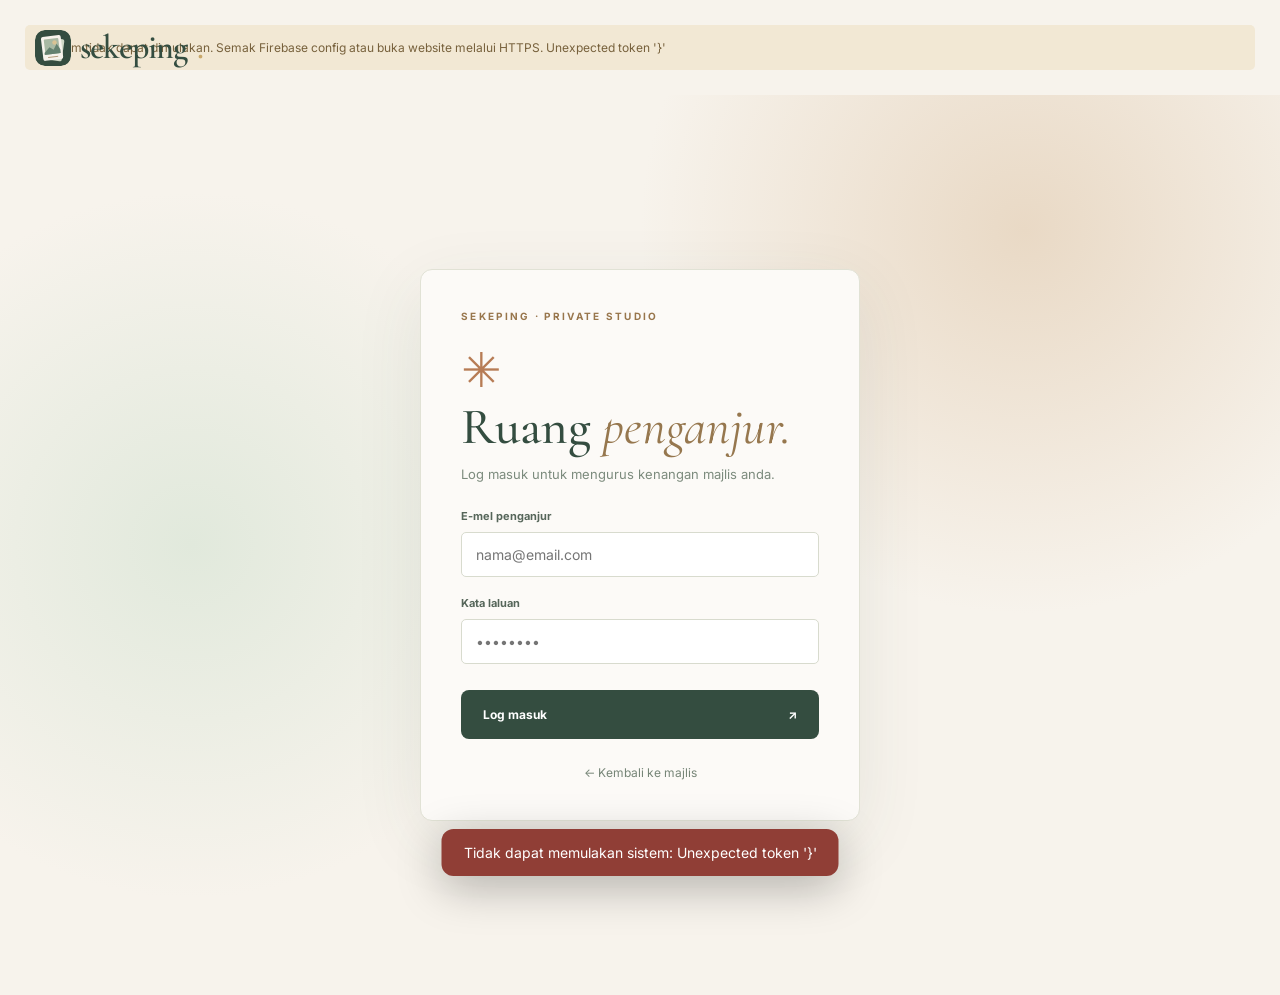
==== commit 78f0cb80: "Add files via upload" ====
--- a/admin.html
+++ b/admin.html
@@ -1,12 +1,12 @@
-<!doctype html><html lang="ms"><head><meta charset="utf-8"><meta name="viewport" content="width=device-width, initial-scale=1,viewport-fit=cover"><meta name="theme-color" content="#20362f"><title>Dashboard Penganjur — Memento</title><link rel="manifest" href="./manifest.webmanifest"><link rel="icon" href="./assets/logo.svg" type="image/svg+xml"><link rel="preconnect" href="https://fonts.googleapis.com"><link rel="preconnect" href="https://fonts.gstatic.com" crossorigin><link href="https://fonts.googleapis.com/css2?family=DM+Sans:wght@400;500;600;700&family=DM+Serif+Display:ital@0;1&display=swap" rel="stylesheet"><link rel="stylesheet" href="./styles.css"><script defer src="./config.js"></script><script defer src="./vendor/qr.js"></script><script defer src="./vendor/jszip.min.js"></script><script type="module" src="./src/app.js"></script></head>
+<!doctype html><html lang="ms"><head><meta charset="utf-8"><meta name="viewport" content="width=device-width, initial-scale=1,viewport-fit=cover"><meta name="theme-color" content="#344d40"><title>Dashboard Penganjur — Sekeping</title><link rel="manifest" href="./manifest.webmanifest"><link rel="icon" href="./logo.svg" type="image/svg+xml"><link rel="preconnect" href="https://fonts.googleapis.com"><link rel="preconnect" href="https://fonts.gstatic.com" crossorigin><link href="https://fonts.googleapis.com/css2?family=Cormorant+Garamond:ital,wght@0,400;0,500;0,600;0,700;1,400;1,500;1,600&family=Inter:wght@400;500;600;700;800&display=swap" rel="stylesheet"><link rel="stylesheet" href="./styles.css"><script defer src="./config.js"></script><script defer src="./qr.js"></script><script defer src="./jszip.min.js"></script><script type="module" src="./app.js"></script></head>
 <body data-page="admin"><div id="toast" role="status" aria-live="polite"></div>
-<div id="adminLogin" class="admin-login"><a class="brand" href="./index.html"><span class="brand-icon">✳</span>memento<span class="brand-period">.</span></a><div class="login-card"><div class="section-kicker">PRIVATE STUDIO</div><span class="login-flower">✳</span><h1>Ruang <em>penganjur.</em></h1><p>Log masuk untuk mengurus kenangan majlis anda.</p><div id="demoLoginMessage" class="demo-login-note hidden">Ini ialah mod demo. Tekan butang di bawah untuk mencuba dashboard tanpa Firebase. Semua data kekal pada peranti ini.</div><form id="loginForm"><label for="loginEmail">E-mel penganjur</label><input type="email" id="loginEmail" placeholder="nama@email.com" autocomplete="username" required><label for="loginPassword">Kata laluan</label><input type="password" id="loginPassword" placeholder="••••••••" autocomplete="current-password" required><button class="btn btn-dark" id="loginBtn" type="submit">Log masuk <span>↗</span></button></form><button class="btn btn-dark hidden" id="demoLoginBtn">Buka dashboard demo <span>↗</span></button><a class="login-back" href="./index.html">← Kembali ke majlis</a></div></div>
-<div id="adminApp" class="admin-app hidden"><aside class="sidebar"><a class="brand" href="./index.html"><span class="brand-icon">✳</span>memento<span class="brand-period">.</span></a><div class="sidebar-label">YOUR STUDIO</div><nav class="sidebar-nav" aria-label="Dashboard"><button class="side-link active" data-panel="overview"><span>◫</span> Ringkasan</button><button class="side-link" data-panel="settings"><span>✎</span> Tetapan majlis</button><button class="side-link" data-panel="photos"><span>▣</span> Urus gambar</button><button class="side-link" data-panel="qr"><span>▦</span> Kod QR & kongsi</button><button class="side-link" data-panel="notes"><span>♡</span> Buku ucapan</button></nav><div class="sidebar-bottom"><div id="adminBadge" class="mode-tag">✳ DEMO</div><a id="previewEventLink" href="./index.html" target="_blank" rel="noopener">Lihat halaman tetamu ↗</a><button id="logoutBtn" class="logout-btn">Log keluar ↗</button></div></aside>
-<div class="admin-main"><header class="admin-header"><div><div class="admin-eyebrow">MEMENTO / EVENT STUDIO</div><h1 id="adminPageTitle">Ringkasan majlis</h1></div><div class="admin-head-right"><label for="eventSelect">MAJLIS</label><select id="eventSelect"><option value="">Pilih majlis</option></select><button id="newEventBtn" class="btn btn-dark">+ Majlis baru</button></div></header><div class="mobile-admin-nav"><button class="active" data-panel="overview">Ringkasan</button><button data-panel="settings">Tetapan</button><button data-panel="photos">Gambar</button><button data-panel="qr">QR</button><button data-panel="notes">Ucapan</button></div><div class="admin-content"><div id="adminEmpty" class="admin-empty hidden"><span>✳</span><h2>Belum ada majlis.</h2><p>Cipta majlis pertama untuk mula mengumpul gambar tetamu.</p><button class="btn btn-dark" data-create-event>+ Cipta majlis</button></div>
-<section class="admin-panel" id="panel-overview"><div id="demoAppNotice" class="admin-notice hidden"><b>Mod demo</b> · Data disimpan pada browser ini, bukan dikongsi antara telefon. Isi Firebase config untuk galeri live sebenar.</div><div class="dashboard-welcome"><div><div class="section-kicker">YOUR CELEBRATION</div><h2 id="overviewTitle">Majlis Kenangan Kita</h2><p id="overviewDate"></p></div><span class="dash-motif">✳</span></div><div class="stats-grid"><article><span>JUMLAH GAMBAR</span><strong id="statAll">0</strong><small>Semua gambar diterima</small></article><article><span>GAMBAR DIPAPAR</span><strong id="statApproved">0</strong><small>Terlihat dalam galeri</small></article><article><span>MENUNGGU SEMAKAN</span><strong id="statPending">0</strong><small>Memerlukan kelulusan</small></article><article><span>UCAPAN TETAMU</span><strong id="statWishes">0</strong><small>Buku ucapan digital</small></article></div><div class="overview-bottom"><div class="white-panel"><div class="panel-head"><h3>Gambar terkini</h3><button class="link-button" data-panel="photos">Lihat semua ↗</button></div><div id="recentPhotos" class="recent-photos"></div></div><div class="white-panel quick-link-panel"><div class="panel-head"><h3>Pautan majlis</h3><span>✳</span></div><p>Hantar kepada tetamu atau letak QR di setiap meja.</p><div class="event-link-box" id="overviewUrl"></div><button class="btn btn-outline" id="overviewCopyLink">Salin pautan ↗</button><button class="btn btn-dark" data-panel="qr">Buka kad QR ↗</button></div></div></section>
+<div id="adminLogin" class="admin-login"><a class="brand" href="./index.html"><span class="brand-icon"><img src="./logo.svg" alt="" width="36" height="36"></span>sekeping<span class="brand-period">.</span></a><div class="login-card"><div class="section-kicker">SEKEPING · PRIVATE STUDIO</div><span class="login-flower">✳</span><h1>Ruang <em>penganjur.</em></h1><p>Log masuk untuk mengurus kenangan majlis anda.</p><div id="demoLoginMessage" class="demo-login-note hidden">Ini ialah mod demo. Tekan butang di bawah untuk mencuba dashboard tanpa Firebase. Semua data kekal pada peranti ini.</div><form id="loginForm"><label for="loginEmail">E-mel penganjur</label><input type="email" id="loginEmail" placeholder="nama@email.com" autocomplete="username" required><label for="loginPassword">Kata laluan</label><input type="password" id="loginPassword" placeholder="••••••••" autocomplete="current-password" required><button class="btn btn-dark" id="loginBtn" type="submit">Log masuk <span>↗</span></button></form><button class="btn btn-dark hidden" id="demoLoginBtn">Buka dashboard demo <span>↗</span></button><a class="login-back" href="./index.html">← Kembali ke majlis</a></div></div>
+<div id="adminApp" class="admin-app hidden"><aside class="sidebar"><a class="brand" href="./index.html"><span class="brand-icon"><img src="./logo.svg" alt="" width="36" height="36"></span>sekeping<span class="brand-period">.</span></a><div class="sidebar-label">SEKEPING STUDIO</div><nav class="sidebar-nav" aria-label="Dashboard"><button class="side-link active" data-panel="overview"><span>◫</span> Ringkasan</button><button class="side-link" data-panel="settings"><span>✎</span> Tetapan majlis</button><button class="side-link" data-panel="photos"><span>▣</span> Urus gambar</button><button class="side-link" data-panel="qr"><span>▦</span> Kod QR & kongsi</button><button class="side-link" data-panel="notes"><span>♡</span> Buku ucapan</button></nav><div class="sidebar-bottom"><div id="adminBadge" class="mode-tag">✳ DEMO</div><a id="previewEventLink" href="./index.html" target="_blank" rel="noopener">Lihat halaman tetamu ↗</a><button id="logoutBtn" class="logout-btn">Log keluar ↗</button></div></aside>
+<div class="admin-main"><header class="admin-header"><div><div class="admin-eyebrow">SEKEPING / STUDIO MAJLIS</div><h1 id="adminPageTitle">Ringkasan majlis</h1></div><div class="admin-head-right"><label for="eventSelect">MAJLIS</label><select id="eventSelect"><option value="">Pilih majlis</option></select><button id="newEventBtn" class="btn btn-dark">+ Majlis baru</button></div></header><div class="mobile-admin-nav"><button class="active" data-panel="overview">Ringkasan</button><button data-panel="settings">Tetapan</button><button data-panel="photos">Gambar</button><button data-panel="qr">QR</button><button data-panel="notes">Ucapan</button></div><div class="admin-content"><div id="adminEmpty" class="admin-empty hidden"><span>✳</span><h2>Belum ada majlis.</h2><p>Cipta majlis pertama untuk mula mengumpul gambar tetamu.</p><button class="btn btn-dark" data-create-event>+ Cipta majlis</button></div>
+<section class="admin-panel" id="panel-overview"><div id="demoAppNotice" class="admin-notice hidden"><b>Mod demo</b> · Data disimpan pada browser ini, bukan dikongsi antara telefon. Isi Firebase config untuk galeri live sebenar.</div><div class="dashboard-welcome"><div><div class="section-kicker">KENANGAN MAJLIS ANDA</div><h2 id="overviewTitle">Majlis Kenangan Kita</h2><p id="overviewDate"></p></div><span class="dash-motif">✳</span></div><div class="stats-grid"><article><span>JUMLAH GAMBAR</span><strong id="statAll">0</strong><small>Semua gambar diterima</small></article><article><span>GAMBAR DIPAPAR</span><strong id="statApproved">0</strong><small>Terlihat dalam galeri</small></article><article><span>MENUNGGU SEMAKAN</span><strong id="statPending">0</strong><small>Memerlukan kelulusan</small></article><article><span>UCAPAN TETAMU</span><strong id="statWishes">0</strong><small>Buku ucapan digital</small></article></div><div class="overview-bottom"><div class="white-panel"><div class="panel-head"><h3>Gambar terkini</h3><button class="link-button" data-panel="photos">Lihat semua ↗</button></div><div id="recentPhotos" class="recent-photos"></div></div><div class="white-panel quick-link-panel"><div class="panel-head"><h3>Pautan majlis</h3><span>✳</span></div><p>Hantar kepada tetamu atau letak QR di setiap meja.</p><div class="event-link-box" id="overviewUrl"></div><button class="btn btn-outline" id="overviewCopyLink">Salin pautan ↗</button><button class="btn btn-dark" data-panel="qr">Buka kad QR ↗</button></div></div></section>
 <section class="admin-panel hidden" id="panel-settings"><div class="admin-section-heading"><div><h2>Tetapan majlis</h2><p>Sesuaikan nama, tarikh dan pengalaman tetamu.</p></div></div><form id="settingsForm" class="settings-grid"><div class="white-panel settings-form"><label for="settingTitle">Nama majlis</label><input id="settingTitle" required maxlength="80" placeholder="Contoh: Majlis Aina & Haziq"><div class="two-fields"><div><label for="settingDate">Tarikh majlis</label><input id="settingDate" type="date" required></div><div><label for="settingLimit">Filem setiap tetamu</label><input id="settingLimit" type="number" min="1" max="50" required></div></div><label for="settingVenue">Lokasi / nota majlis</label><input id="settingVenue" maxlength="120" placeholder="Contoh: Dewan Seri Melati, Johor"><button class="btn btn-dark" type="submit">Simpan perubahan ↗</button></div><div class="white-panel settings-toggles"><h3>Kawalan galeri</h3><label class="toggle-row"><span><b>Benarkan gambar & ucapan</b><small>Hentikan sementara penghantaran tetamu</small></span><input type="checkbox" id="settingUploads"><i></i></label><label class="toggle-row"><span><b>Moderasi gambar</b><small>Gambar perlu diluluskan sebelum dipapar</small></span><input type="checkbox" id="settingModeration"><i></i></label><label class="toggle-row"><span><b>Kunci galeri</b><small>Gambar tidak dapat dilihat tetamu sehingga dibuka</small></span><input type="checkbox" id="settingLocked"><i></i></label><p class="panel-hint">Perubahan ini akan dikemas kini kepada tetamu secara langsung apabila Firebase disambung.</p></div></form></section>
 <section class="admin-panel hidden" id="panel-photos"><div class="admin-section-heading"><div><h2>Urus gambar tetamu</h2><p>Luluskan, sembunyikan, padam atau eksport gambar.</p></div><div class="toolbar-buttons"><select id="photoStatusFilter" aria-label="Tapis gambar"><option value="all">Semua gambar</option><option value="pending">Menunggu</option><option value="approved">Dipaparkan</option><option value="hidden">Disembunyikan</option></select><button class="btn btn-dark" id="exportZipBtn">Muat turun ZIP ↓</button></div></div><div class="admin-photo-grid" id="adminPhotos"></div></section>
-<section class="admin-panel hidden" id="panel-qr"><div class="admin-section-heading"><div><h2>Kongsi dengan tetamu</h2><p>Letakkan kad QR di setiap meja majlis.</p></div></div><div class="qr-layout"><div class="qr-poster" id="qrPoster"><span class="qr-poster-kicker">YOU'RE INVITED</span><h3 id="qrEventTitle">Majlis Kenangan Kita</h3><span class="qr-caption">✳ SCAN • SNAP • SHARE ✳</span><canvas id="qrCanvas" width="390" height="390"></canvas><p>Scan QR untuk ambil gambar dan kongsi bersama.</p><span class="qr-poster-footer">MEMORIES MADE TOGETHER · MEMENTO</span></div><div class="white-panel qr-instructions"><h3>Satu QR,<br><em>ribuan kenangan.</em></h3><p>Imbas menggunakan kamera telefon. Tiada aplikasi diperlukan.</p><label for="shareUrl">Pautan majlis anda</label><input id="shareUrl" readonly><button class="btn btn-outline" id="copyQrLink">Salin pautan ↗</button><button class="btn btn-dark" id="saveQrBtn">Simpan kod QR (PNG) ↓</button><button class="btn btn-outline" id="printQrBtn">Cetak kad QR ↗</button><p class="panel-hint">Kod QR akan terus menunjuk ke majlis ini apabila anda host website di GitHub Pages. <b>Cetak selepas URL website sudah muktamad.</b></p></div></div></section>
+<section class="admin-panel hidden" id="panel-qr"><div class="admin-section-heading"><div><h2>Kongsi dengan tetamu</h2><p>Letakkan kad QR di setiap meja majlis.</p></div></div><div class="qr-layout"><div class="qr-poster" id="qrPoster"><span class="qr-poster-kicker">YOU'RE INVITED</span><h3 id="qrEventTitle">Majlis Kenangan Kita</h3><span class="qr-caption">✳ IMBAS • RAKAM • KONGSI ✳</span><canvas id="qrCanvas" width="390" height="390"></canvas><p>Scan QR untuk ambil gambar dan kongsi bersama.</p><span class="qr-poster-footer">SETIAP GAMBAR, SATU KENANGAN · SEKEPING</span></div><div class="white-panel qr-instructions"><h3>Satu QR,<br><em>ribuan kenangan.</em></h3><p>Imbas menggunakan kamera telefon. Tiada aplikasi diperlukan.</p><label for="shareUrl">Pautan majlis anda</label><input id="shareUrl" readonly><button class="btn btn-outline" id="copyQrLink">Salin pautan ↗</button><button class="btn btn-dark" id="saveQrBtn">Simpan kod QR (PNG) ↓</button><button class="btn btn-outline" id="printQrBtn">Cetak kad QR ↗</button><p class="panel-hint">Kod QR akan terus menunjuk ke majlis ini apabila anda host website di GitHub Pages. <b>Cetak selepas URL website sudah muktamad.</b></p></div></div></section>
 <section class="admin-panel hidden" id="panel-notes"><div class="admin-section-heading"><div><h2>Buku ucapan</h2><p>Semua kata-kata manis daripada tetamu.</p></div><button class="btn btn-outline" id="exportWishesBtn">Eksport CSV ↓</button></div><div id="adminWishes" class="admin-wishes"></div></section>
 </div></div></div>
 <div class="modal-overlay hidden" id="createEventModal" role="dialog" aria-modal="true" aria-labelledby="createTitle"><div class="modal-card create-modal"><button class="modal-x" data-close-create aria-label="Tutup">×</button><div class="modal-symbol">✳</div><h2 id="createTitle">Cipta majlis baru.</h2><p>Setiap majlis mempunyai pautan dan QR tersendiri.</p><form id="createEventForm"><label for="newTitle">Nama majlis</label><input id="newTitle" required maxlength="80" placeholder="Contoh: Majlis Aina & Haziq"><div class="two-fields"><div><label for="newDate">Tarikh</label><input id="newDate" type="date" required></div><div><label for="newLimit">Filem</label><input id="newLimit" type="number" min="1" max="50" value="20" required></div></div><label for="newVenue">Lokasi (pilihan)</label><input id="newVenue" maxlength="120" placeholder="Dewan / lokasi majlis"><button class="btn btn-dark" type="submit" id="saveNewEventBtn">Cipta majlis <span>↗</span></button></form></div></div>
--- a/styles.css
+++ b/styles.css
@@ -1,6 +1,30 @@
-:root{--ink:#20362f;--ink2:#1a2b26;--cream:#f8f6ef;--paper:#fffef9;--line:#e4e1d4;--sage:#dce6d8;--orange:#bf794e;--muted:#797c72;--body:#4d5a51;--serif:'DM Serif Display',Georgia,serif;--sans:'DM Sans',system-ui,-apple-system,sans-serif}*{box-sizing:border-box}html{scroll-behavior:smooth;scroll-padding-top:78px}body{margin:0;background:var(--cream);font-family:var(--sans);color:var(--ink);font-size:14px;-webkit-font-smoothing:antialiased;overflow-x:hidden}button,input,textarea,select{font:inherit}button{cursor:pointer}button:disabled{opacity:.45;cursor:not-allowed}a{text-decoration:none;color:inherit}h1,h2,h3,p{margin-top:0}h1,h2,h3{font-weight:400}img{max-width:100%}.hidden{display:none!important}.shell{max-width:1220px;margin:auto;padding-left:36px;padding-right:36px}#toast{position:fixed;z-index:500;left:50%;bottom:24px;max-width:min(94vw,500px);background:#20362f;color:white;padding:13px 22px;line-height:1.5;text-align:center;border-radius:12px;box-shadow:0 12px 45px #0004;opacity:0;pointer-events:none;transform:translate(-50%,30px);transition:opacity .2s,transform .2s}#toast.show{opacity:1;transform:translate(-50%,0)}#toast.error{background:#903e36}.mode-banner{background:#eadfca;color:#614e34;padding:8px 20px;text-align:center;font-size:12px}.mode-banner a{text-decoration:underline;font-weight:700}.dot,.live-dot{width:7px;height:7px;border-radius:50%;background:#80a57f;display:inline-block;margin-right:7px}.main-header{height:82px;display:flex;align-items:center;justify-content:space-between;gap:20px;border-bottom:1px solid var(--line)}.brand{display:inline-flex;align-items:center;gap:6px;white-space:nowrap;font-family:var(--serif);font-size:30px;letter-spacing:-1.2px;font-weight:400}.brand-icon{display:inline-flex;align-items:center;justify-content:center;width:32px;height:32px;background:var(--ink);border-radius:50%;color:var(--cream);font-family:var(--sans);font-size:23px;line-height:1}.brand-period{color:var(--orange)}.top-nav{display:flex;align-items:center;gap:35px;color:#4f6156;font-size:13px}.top-nav a:hover{color:var(--orange)}.nav-admin{font-size:12px;font-weight:700;letter-spacing:.01em;border:1px solid var(--ink);padding:12px 17px;border-radius:5px}.nav-admin:hover{color:white;background:var(--ink)}.hero{display:grid;grid-template-columns:1.05fr .95fr;min-height:656px;gap:15px;align-items:center}.hero-copy{position:relative;z-index:1;padding:48px 0 44px}.eyebrow,.section-kicker{font-size:10px;font-weight:700;letter-spacing:2.3px;display:flex;align-items:center;gap:11px}.eyebrow{color:#67776d;white-space:nowrap}.small-star{font-size:20px;color:var(--orange)}.eyebrow-line{height:1px;width:20px;background:#b7bbae}.thin-line{margin:30px 0 28px;width:52px;height:1px;background:#b4b6a6}.hero-script{font-family:var(--serif);font-style:italic;color:var(--orange);font-size:20px;margin:0 0 8px}.hero h1{font-family:var(--serif);font-size:clamp(65px,6vw,94px);line-height:.99;letter-spacing:-2.2px;max-width:600px;margin:0 0 25px}.hero h1 em,.steps-head h2 em,.section-top h2 em,.wishes-section h2 em,.final-cta h2 em,.camera-aside h3 em,.login-card h1 em,.qr-instructions h3 em{font-weight:400;color:var(--orange)}.hero-subtitle{color:var(--body);line-height:1.85;font-size:14px;max-width:410px}.hero-event{display:flex;gap:14px;align-items:center;margin:25px 0 25px;padding:15px 0;border-top:1px solid var(--line);border-bottom:1px solid var(--line);max-width:420px}.event-icon{font-size:30px;color:var(--orange);padding:0 9px}.hero-event div{display:flex;flex-direction:column;gap:4px}.hero-event div>span{font-size:9px;letter-spacing:2px;font-weight:700;color:var(--muted)}.hero-event strong{font-family:var(--serif);font-size:22px;font-weight:400}.hero-event small{color:#747c72;font-size:12px}.hero-buttons{display:flex;gap:10px;flex-wrap:wrap}.btn{border:0;display:inline-flex;align-items:center;justify-content:space-between;gap:20px;padding:15px 22px;min-height:49px;font-size:12px;font-weight:700;border-radius:4px;transition:transform .2s,background .2s}.btn:hover:not(:disabled){transform:translateY(-2px)}.btn-dark{background:var(--ink);color:white}.btn-dark:hover{background:#365b4c}.btn-outline{background:transparent;color:var(--ink);border:1px solid #9caa9e}.btn-outline:hover{background:#e8ece2}.btn-light{background:rgba(255,255,255,.95);color:var(--ink)}.btn-cream{background:#f5efe1;color:var(--ink)}.hero-bottom{display:flex;align-items:center;gap:15px;margin-top:37px;color:var(--body);font-size:12px}.hero-bottom small{display:block;color:#929a8e;font-size:11px;margin-top:4px}.avatars{display:flex;padding-left:4px}.avatars span{display:grid;place-items:center;width:32px;height:32px;border:3px solid var(--cream);margin-left:-6px;border-radius:50%;background:#ddc4a1;color:#7b513e;font-size:14px}.avatars span:nth-child(2){background:#a0bbad}.avatars span:nth-child(3){background:#e5b79a}.hero-art{min-height:615px;position:relative;display:grid;place-items:center}.hero-halo{position:absolute;width:90%;aspect-ratio:1;border-radius:50%;background:#e9ebdf;top:50%;left:50%;transform:translate(-50%,-53%)}.hero-halo:after{content:'';position:absolute;inset:15px;border:1px dashed #c6cdbb;border-radius:50%}.postcard{position:absolute;background:#fffdf5;border-radius:3px;padding:13px 13px 14px;width:270px;box-shadow:0 22px 43px #20362f29;border:1px solid #ede8de}.postcard-back{height:315px;transform:translate(92px,-54px) rotate(14deg)}.postcard-front{height:338px;transform:translate(-55px,28px) rotate(-9deg)}.sketch-photo{width:100%;height:calc(100% - 31px);position:relative;overflow:hidden}.sketch-photo.lake{background:linear-gradient(165deg,#91b4b2 0%,#c4d0b9 45%,#b8bead 46%,#889b86 70%,#c4ae8a 100%)}.sketch-photo.lake:before{content:'';position:absolute;border-radius:50%;width:75px;height:75px;top:30px;right:25px;background:#f7ddaf;filter:blur(3px);opacity:.9}.illustration-mountains{position:absolute;bottom:0;left:-15%;width:135%;height:62%;background:#6d8a78;clip-path:polygon(0 65%,19% 20%,35% 63%,51% 0,79% 54%,100% 10%,100% 100%,0 100%);opacity:.72}.sketch-photo.floral{background:linear-gradient(145deg,#e6ccaa,#b87968 80%)}.sketch-photo.floral:before{content:'';position:absolute;width:180px;height:180px;left:30px;top:42px;border:1px solid #fff9;border-radius:50%}.flower{position:absolute;color:#f7e9d4;text-shadow:0 3px 15px #673c4266;font-size:93px;z-index:2}.flower-a{left:29px;top:58px}.flower-b{right:11px;top:105px;font-size:82px;color:#f0bba8}.flower-c{left:89px;top:143px;font-size:79px;color:#f5f0d8}.stem{position:absolute;bottom:-80px;left:120px;transform:rotate(-18deg);width:3px;height:260px;background:#566c57}.stem-two{left:155px;transform:rotate(18deg)}.postcard-caption{display:block;font-size:11px;font-family:var(--serif);font-style:italic;letter-spacing:.5px;padding-top:9px;text-align:center}.date-seal{position:absolute;z-index:5;right:0;bottom:80px;width:110px;height:110px;background:var(--ink);border:5px solid var(--cream);color:#fff;border-radius:50%;display:flex;flex-direction:column;align-items:center;justify-content:center;transform:rotate(13deg);box-shadow:0 6px 15px #2223}.date-seal small{font-size:8px;letter-spacing:2px}.date-seal strong{font-family:var(--serif);font-size:26px;font-weight:400;line-height:1.2}.date-seal>span{font-size:11px}.art-spark{position:absolute;color:var(--orange)}.spark-one{font-size:44px;top:73px;left:48px}.spark-two{font-size:30px;bottom:84px;left:54px}.steps-wrap{background:#edf0e8;padding:83px 0 94px}.section-kicker{color:var(--orange)}.steps-head,.section-top{display:flex;justify-content:space-between;align-items:end;gap:20px;margin-top:14px;margin-bottom:40px}.steps-head h2,.section-top h2,.wishes-section h2,.final-cta h2{font-family:var(--serif);font-size:clamp(40px,4.2vw,61px);line-height:1.12;letter-spacing:-1px;margin:0}.steps-head p,.section-top p{font-size:13px;color:#708074;line-height:1.8;max-width:290px;margin-bottom:7px}.step-grid{display:grid;grid-template-columns:repeat(3,minmax(0,1fr));gap:18px}.step{background:#f9f8f1;border:1px solid #e2e5da;border-radius:7px;padding:23px 25px 28px}.step-number{display:flex;justify-content:space-between;font-size:11px;font-weight:700;letter-spacing:2px}.step-number span{font-size:20px;font-weight:400}.step-art{height:130px;margin:12px 0 19px;display:grid;place-items:center;position:relative}.fake-qr{border-radius:12px;background:#fff;padding:13px;box-shadow:0 5px 23px #20362f1c;width:94px;height:94px;display:grid;place-items:center;transform:rotate(-8deg)}.fake-qr span{color:#233f34;font-size:77px;line-height:1}.scan-wave{width:112px;height:112px;border:2px solid #b6c8b5;border-radius:50%;position:absolute;transform:translate(12px,-3px)}.little-camera{width:134px;height:83px;border-radius:14px;background:#2b4840;box-shadow:0 14px 25px #1d312d2b;position:relative;transform:rotate(-9deg)}.little-camera>i{position:absolute;width:36px;height:14px;background:#2b4840;top:-9px;left:21px;border-radius:4px}.little-camera:before{content:'';position:absolute;width:12px;height:8px;background:#e4cba1;right:15px;top:11px;border-radius:2px}.little-lens{display:block;position:absolute;width:62px;height:62px;border-radius:50%;background:repeating-radial-gradient(circle,#233a34 0 9px,#789186 10px 14px,#243b35 15px 19px);border:5px solid #708c7d;top:9px;left:35px}.mini-film{width:96px;height:110px;transform:rotate(9deg);background:#e5ae85;padding:11px;border:9px solid #fffdf9;box-shadow:0 12px 17px #2222;display:grid;place-items:center}.mini-film span{font-size:74px;color:#f8e9d3}.small-film{color:#b8a27f;position:absolute;font-size:47px;transform:translate(80px,-30px)}.step h3{font-family:var(--serif);font-size:27px;margin:0 0 7px}.step p{color:#718074;line-height:1.7;font-size:12px;margin:0}.panel-section{padding-top:100px;padding-bottom:109px}.section-top{margin-bottom:36px}.film-pill{padding:12px 22px;display:flex;gap:13px;align-items:center;border:1px solid #e0dfd3;border-radius:100px;background:#fffef8}.film-pill .film-icon{font-size:27px;color:var(--orange)}.film-pill strong{display:block;font-size:18px}.film-pill small{font-size:8px;letter-spacing:1.5px;font-weight:700;color:#8d968a}.camera-layout{display:grid;grid-template-columns:minmax(0,1fr) minmax(260px,365px);gap:40px}.camera-shell{background:#223c32;padding:24px 30px 19px;border-radius:16px;color:white;box-shadow:0 18px 40px #1f362e25}.camera-head{display:flex;justify-content:space-between;align-items:center;padding-bottom:19px}.camera-brand{font-family:var(--serif);font-size:26px}.camera-brand sup{font-family:var(--sans);font-size:8px;margin-left:2px;font-weight:700;letter-spacing:2px}.camera-status{font-size:9px;letter-spacing:1.3px;color:#c1d1bf}.camera-status i{display:inline-block;width:7px;height:7px;background:#c6a365;border-radius:50%;margin-right:5px}.camera-viewfinder{height:415px;border-radius:7px;background:#12221d;position:relative;overflow:hidden;display:flex;align-items:center;justify-content:center;isolation:isolate}.camera-viewfinder video,.camera-viewfinder>img{position:absolute;width:100%;height:100%;object-fit:cover;inset:0}.camera-viewfinder video.mirrored{transform:scaleX(-1)}.camera-placeholder{display:flex;flex-direction:column;gap:12px;align-items:center;text-align:center;padding:25px;color:#dde8d9;position:relative;z-index:2}.camera-placeholder-icon{font-size:80px;font-weight:100;line-height:.9;color:#8da698}.camera-placeholder strong{font-family:var(--serif);font-size:26px;font-weight:400}.camera-placeholder span{font-size:12px;color:#a9beb2;max-width:270px;line-height:1.6}.camera-placeholder button{margin-top:7px}.viewfinder-corners{position:absolute;inset:24px;pointer-events:none;z-index:3}.viewfinder-corners i{position:absolute;width:22px;height:22px;border:2px solid #ffffffa6}.viewfinder-corners i:nth-child(1){top:0;left:0;border-right:0;border-bottom:0}.viewfinder-corners i:nth-child(2){top:0;right:0;border-left:0;border-bottom:0}.viewfinder-corners i:nth-child(3){bottom:0;left:0;border-right:0;border-top:0}.viewfinder-corners i:nth-child(4){bottom:0;right:0;border-left:0;border-top:0}.viewfinder-top,.viewfinder-bottom{position:absolute;z-index:4;font-size:9px;letter-spacing:2px;color:#fff;left:50%;transform:translateX(-50%);white-space:nowrap;text-shadow:0 1px 5px #000}.viewfinder-top{top:30px}.viewfinder-bottom{bottom:30px}.flash-cover{position:absolute;inset:0;background:#fff;opacity:0;pointer-events:none;z-index:9;transition:opacity .17s}.flash-cover.flash{opacity:.92;transition:opacity .03s}.camera-controls{display:flex;align-items:center;justify-content:center;gap:65px;padding:18px 0 13px}.round-btn{width:42px;height:42px;border-radius:50%;border:1px solid #8ca395;color:#e6f0e3;background:transparent;font-size:24px;display:grid;place-items:center}.round-btn.active{background:#e5c096;color:#20362f}.shutter{width:65px;height:65px;border-radius:50%;border:3px solid #f5f2e9;background:transparent;padding:5px;display:grid;place-items:center}.shutter span{width:47px;height:47px;background:#f4f2e9;border-radius:50%}.shutter:active:not(:disabled) span{transform:scale(.86)}.camera-review{display:flex;justify-content:center;gap:12px;padding:0 0 17px}.camera-review .btn-outline{border-color:#93ad9c;color:white}.camera-footer{border-top:1px solid #496052;padding-top:16px;display:flex;justify-content:space-between;color:#bdcfc1;font-size:9px;letter-spacing:1.6px}.camera-aside{padding:7px 0;display:flex;flex-direction:column}.tiny-label{font-size:10px;letter-spacing:2px;color:var(--orange);font-weight:700}.camera-aside h3{font-family:var(--serif);font-size:43px;line-height:1.12;margin:14px 0}.camera-aside p{color:#79887c;line-height:1.8;font-size:13px;max-width:315px}.filter-list{display:flex;flex-direction:column;gap:9px;margin-top:17px}.filter-option{display:flex;align-items:center;text-align:left;width:100%;gap:14px;background:transparent;border:1px solid #dedfd3;padding:9px;border-radius:8px;color:var(--ink)}.filter-option.selected{background:#ebeee5;border-color:#8a9e8b}.filter-swatch{width:42px;height:45px;border-radius:3px;flex-shrink:0;background:linear-gradient(135deg,#bca68e,#7a8980)}.filter-swatch.warm{background:linear-gradient(135deg,#e4be83,#ca7652)}.filter-swatch.mono{background:linear-gradient(135deg,#e4e4dd,#454946)}.filter-swatch.natural{background:linear-gradient(135deg,#d6e8df,#6b9eb1)}.filter-option b{display:block;font-size:13px}.filter-option small{display:block;font-size:11px;color:#7c887e;margin-top:3px}.filter-option .filter-check{margin-left:auto;font-size:13px;opacity:0}.filter-option.selected .filter-check{opacity:1}.upload-alt{margin-top:23px;padding:17px 0;border-top:1px solid #e5e3d8;display:flex;justify-content:space-between;gap:10px;align-items:center;font-size:11px;color:#7a8579;flex-wrap:wrap}.file-label{cursor:pointer;color:#204838;font-weight:700;text-decoration:underline;text-underline-offset:3px}.privacy-note{font-size:11px;color:#8a9689;line-height:1.6}.gallery-band{background:var(--ink);padding:97px 0 106px;color:#fff}.light-kicker{color:#d5aa7e}.light-top h2 em{color:#e0b38e}.light-top p{color:#b0c0b4}.gallery-counter{text-align:right;border-left:1px solid #4a6759;padding:0 0 0 28px}.gallery-counter strong{display:block;font-family:var(--serif);font-size:59px;line-height:1}.gallery-counter span{font-size:9px;letter-spacing:1.7px;color:#b2c5b7}.gallery-toolbar{border-top:1px solid #536a60;padding-top:17px;margin-bottom:23px;display:flex;justify-content:space-between;align-items:center;gap:14px;font-size:10px;letter-spacing:1px;color:#c5d1c7}.gallery-toolbar>span:first-child{margin-right:auto}.gallery-toolbar .link-button{color:#e3efde}.link-button{border:0;background:none;color:var(--ink);font-weight:700;font-size:12px;padding:7px 0}.gallery-grid{display:grid;grid-template-columns:repeat(4,1fr);gap:19px;min-height:170px}.photo-card{background:#f9f6ed;padding:10px 10px 15px;border:0;border-radius:3px;cursor:pointer;color:#28352e;box-shadow:0 9px 20px #0001;text-align:left;min-width:0}.photo-card img{width:100%;height:225px;object-fit:cover;display:block;background:#d4d7ca}.photo-card b{display:block;font-size:12px;margin-top:11px;white-space:nowrap;overflow:hidden;text-overflow:ellipsis}.photo-card small{display:block;font-size:10px;color:#9a9d8a;margin-top:5px}.empty-gallery{grid-column:1/-1;border:1px dashed #718779;text-align:center;padding:45px 25px;color:#d9e7d9}.empty-gallery>span{font-size:35px;color:#c89d76}.empty-gallery h3{font-family:var(--serif);font-size:31px;margin:9px 0}.empty-gallery p{font-size:13px;color:#b3c6b6}.empty-gallery .btn{margin-top:7px}.wishes-layout{display:grid;grid-template-columns:1fr 1fr;gap:70px;align-items:start;margin-top:26px}.wishes-decoration{font-family:var(--serif);font-size:70px;color:var(--orange);display:block;height:60px}.wishes-intro>p{font-size:13px;color:#7b8a7d;max-width:380px;line-height:1.8;margin:22px 0 26px}.wish-form{max-width:450px;display:flex;flex-direction:column;align-items:start;gap:8px}label{font-size:11px;font-weight:700;color:#56665a}input,textarea,select{width:100%;border:1px solid #d8dbce;border-radius:5px;background:white;padding:13px 14px;color:var(--ink);outline:none}input:focus,textarea:focus,select:focus{border-color:#7e9a82;box-shadow:0 0 0 3px #a2b7a933}textarea{resize:vertical}.wish-form label:not(:first-child){margin-top:9px}.wish-form .btn{margin-top:9px}.wishes-card{border:1px solid #d4d8c8;background:#e9ede3;padding:30px 31px;min-height:420px;position:relative}.wishes-card:after{content:'✳';position:absolute;color:#d4dbc9;right:10px;bottom:-25px;font-size:140px;pointer-events:none}.wishes-card-title{display:flex;justify-content:space-between;align-items:center;border-bottom:1px solid #cdd5c9;padding-bottom:15px;color:#6e7d6d;font-size:10px;letter-spacing:2px;font-weight:700}.wishes-card-title span:last-child{font-size:25px;color:#b68a6a}.wishes-list{position:relative;z-index:1;max-height:450px;overflow-y:auto}.wish-item{padding:21px 0;border-bottom:1px solid #ced6cb}.wish-item p{font-family:var(--serif);font-style:italic;font-size:22px;line-height:1.4;color:#334739;overflow-wrap:anywhere;margin:0 0 13px}.wish-item>span{font-size:11px;color:#738476}.empty-wishes{padding:45px 12px;text-align:center;color:#819080;line-height:1.8}.final-cta{background:#b47555;padding:76px 0 87px;color:#fff5e9}.kicker-light{font-size:10px;letter-spacing:2px;font-weight:700}.final-cta-grid{display:grid;grid-template-columns:1fr .42fr;align-items:end;gap:40px;margin-top:21px}.final-cta h2{font-size:clamp(48px,6vw,80px)}.final-cta h2 em{color:#f7d7ae}.final-cta p{color:#ffead9;font-size:13px;line-height:1.8}.final-cta .btn{margin-top:10px}.site-footer{min-height:100px;display:flex;align-items:center;justify-content:space-between;gap:20px}.site-footer .brand{font-size:23px}.site-footer .brand-icon{width:24px;height:24px;font-size:15px}.site-footer>span,.site-footer>a:last-child{font-size:11px;color:#889088}.modal-overlay{position:fixed;z-index:100;background:#15231dbb;inset:0;display:flex;justify-content:center;align-items:center;padding:20px;backdrop-filter:blur(6px)}.modal-card{background:var(--paper);padding:42px;border-radius:9px;width:min(100%,470px);box-shadow:0 24px 60px #0005;position:relative}.modal-symbol{color:var(--orange);font-size:44px;margin-bottom:7px}.modal-card h2{font-family:var(--serif);font-size:43px;line-height:1.1;margin:0 0 10px}.modal-card>p{color:#79897b;font-size:13px;line-height:1.7;margin-bottom:22px}.modal-card form{display:flex;flex-direction:column;gap:9px}.modal-card form .btn{margin-top:13px}.lightbox-card{position:relative;max-height:95vh;max-width:550px;background:var(--paper);padding:12px 12px 18px;width:100%;overflow:auto}.lightbox-card>img{max-height:70vh;object-fit:contain;background:#e6e3da;width:100%;display:block}.lightbox-close{position:absolute;right:18px;top:18px;z-index:3;color:#fff;background:#20362fbb;width:33px;height:33px;border:0;border-radius:50%;font-size:26px}.lightbox-info{display:flex;justify-content:space-between;gap:10px;align-items:center;padding:13px 5px 0}.lightbox-info strong{display:block}.lightbox-info small{display:block;color:#8f988c;margin-top:5px}.lightbox-info .btn{min-height:40px;padding:10px 15px}
-/* ADMIN */.admin-login{min-height:100vh;display:grid;place-items:center;padding:35px;background:radial-gradient(circle at 15% 50%,#e1e9dc 0,transparent 30%),radial-gradient(circle at 80% 15%,#e9d9c5 0,transparent 30%),var(--cream)}.admin-login>.brand{position:absolute;top:27px;left:35px}.login-card{width:min(100%,440px);padding:40px;background:var(--paper);border:1px solid #e1e2d5;box-shadow:0 20px 70px #20362f17;border-radius:12px}.login-flower{font-size:48px;color:#b77c55;display:block;margin-top:18px}.login-card h1{font-family:var(--serif);font-size:51px;margin:2px 0 8px;line-height:1.05}.login-card>p{color:#7c8b7d;font-size:13px;line-height:1.7}.login-card form{display:grid;gap:9px;margin-top:24px}.login-card form label:not(:first-child){margin-top:10px}.login-card form .btn,.login-card>#demoLoginBtn{margin-top:17px;width:100%}.login-back{margin-top:26px;display:block;font-size:12px;color:#768577;text-align:center}.demo-login-note{padding:13px 14px;background:#e6ecdf;font-size:12px;line-height:1.6;color:#536958;margin:15px 0}.admin-app{display:grid;grid-template-columns:248px minmax(0,1fr);min-height:100vh}.sidebar{background:var(--ink);color:#e9f0e4;padding:30px 22px;display:flex;flex-direction:column;gap:30px;position:sticky;top:0;height:100vh}.sidebar .brand{color:white}.sidebar .brand-icon{color:var(--ink);background:#f8f1dc}.sidebar-label{font-size:10px;color:#a5bda8;letter-spacing:1.8px;border-top:1px solid #4a6156;padding-top:30px}.sidebar-nav{display:grid;gap:8px}.side-link{background:none;border:0;color:#b2c7b6;width:100%;display:flex;align-items:center;text-align:left;gap:16px;padding:14px 12px;border-radius:5px;font-size:12px;font-weight:700}.side-link span{font-size:20px;font-weight:400;width:22px;text-align:center}.side-link.active,.side-link:hover{background:#3d584a;color:white}.sidebar-bottom{margin-top:auto;display:grid;gap:17px;font-size:12px}.sidebar-bottom a{color:#d8e3da}.logout-btn{border:0;background:none;color:#acbeaf;text-align:left;padding:0;font-size:12px}.mode-tag{display:inline-flex;padding:7px 11px;border-radius:6px;background:#44634e;color:#e6ece6;font-size:10px;letter-spacing:1.2px;width:max-content}.admin-main{min-width:0}.admin-header{background:#faf9f2;padding:34px 40px 27px;display:flex;align-items:end;justify-content:space-between;gap:16px;border-bottom:1px solid #e4e6db}.admin-eyebrow{font-size:10px;letter-spacing:2px;color:#b77e56;font-weight:700;margin-bottom:7px}.admin-header h1{font-family:var(--serif);font-size:39px;margin:0;line-height:1.1}.admin-head-right{display:flex;gap:9px;align-items:end;flex-wrap:wrap}.admin-head-right label{align-self:center;color:#8b968a;font-size:9px;letter-spacing:1px}.admin-head-right select{min-width:185px;width:220px;max-width:40vw;height:45px}.admin-head-right .btn{white-space:nowrap;min-height:45px;padding:12px}.admin-content{padding:36px 40px 80px;max-width:1500px;margin:auto}.admin-notice{background:#f2e8d4;color:#77613c;padding:13px 18px;border-radius:5px;font-size:12px;margin-bottom:25px;line-height:1.6}.dashboard-welcome{background:#dce5d9;display:flex;justify-content:space-between;align-items:center;border-radius:8px;padding:27px 30px;min-height:135px;overflow:hidden}.dashboard-welcome h2{font-family:var(--serif);font-size:33px;margin:9px 0 5px}.dashboard-welcome p{color:#718274;font-size:12px;margin:0}.dash-motif{font-size:92px;color:#bccdbc;line-height:.8}.stats-grid{display:grid;grid-template-columns:repeat(4,1fr);gap:14px;margin-top:19px}.stats-grid article{background:#fffef9;border:1px solid #e4e5d9;border-radius:7px;padding:22px 19px;min-height:155px;display:flex;flex-direction:column;gap:5px}.stats-grid article>span{font-size:9px;letter-spacing:1px;font-weight:700;color:#8a9388}.stats-grid strong{font-family:var(--serif);font-size:45px;font-weight:400}.stats-grid small{color:#95a094;font-size:11px}.overview-bottom{display:grid;grid-template-columns:1.4fr 1fr;gap:18px;margin-top:20px}.white-panel{background:#fffef9;border:1px solid #e1e4d8;border-radius:8px;padding:25px;min-width:0}.panel-head{display:flex;justify-content:space-between;align-items:center;gap:10px}.panel-head h3,.white-panel h3{font-family:var(--serif);font-size:26px;margin:0}.recent-photos{display:grid;grid-template-columns:repeat(4,1fr);gap:10px;margin-top:20px}.recent-photos img{width:100%;height:109px;object-fit:cover;border-radius:3px}.recent-photos .empty-state{grid-column:1/-1}.empty-state{color:#9aab9b;line-height:1.7;font-size:13px;padding:18px 0}.quick-link-panel>p,.qr-instructions>p{font-size:12px;color:#8a988a;line-height:1.8;margin-top:17px}.event-link-box{white-space:nowrap;overflow:hidden;text-overflow:ellipsis;padding:13px;margin-bottom:14px;background:#f0f3ec;border-radius:5px;color:#5a705c;font-size:11px}.quick-link-panel .btn{width:100%;margin-top:8px}.admin-section-heading{display:flex;justify-content:space-between;align-items:center;gap:15px;margin-bottom:22px}.admin-section-heading h2{font-family:var(--serif);font-size:38px;margin:0 0 7px}.admin-section-heading p{font-size:12px;color:#859284;margin:0;line-height:1.6}.toolbar-buttons{display:flex;gap:9px;align-items:center}.toolbar-buttons select{width:176px;padding:12px}.settings-grid{display:grid;grid-template-columns:1.15fr .85fr;gap:19px}.settings-form{display:grid;gap:11px;align-content:start}.settings-form label:not(:first-child){margin-top:10px}.two-fields{display:grid;grid-template-columns:1fr 1fr;gap:13px}.two-fields>div{display:grid;gap:8px}.settings-form .btn{margin-top:15px;max-width:240px}.settings-toggles h3{margin-bottom:22px}.toggle-row{display:flex;align-items:center;justify-content:space-between;padding:18px 0;gap:13px;border-bottom:1px solid #e5e8de;cursor:pointer}.toggle-row>b,.toggle-row span b{display:block;font-size:12px}.toggle-row small{font-size:11px;color:#889687;line-height:1.6;display:block;margin-top:5px;font-weight:400}.toggle-row input{width:20px;height:20px;accent-color:#254b3b}.toggle-row i{display:none}.panel-hint{color:#8f9a91;font-size:11px;line-height:1.8;margin-top:20px}.admin-photo-grid{display:grid;grid-template-columns:repeat(4,minmax(0,1fr));gap:16px}.admin-photo{background:#fffefb;border:1px solid #e4e6dc;border-radius:6px;overflow:hidden}.admin-photo img{width:100%;height:180px;object-fit:cover;display:block;background:#e9e5da}.admin-photo-detail{padding:13px;display:grid;gap:7px}.admin-photo-detail>strong{font-size:12px;overflow:hidden;text-overflow:ellipsis;white-space:nowrap}.admin-photo-detail>small{color:#879486;font-size:10px}.status-pill{font-size:9px;letter-spacing:.3px;background:#e8f2e4;color:#3c7141;border-radius:3px;padding:5px 8px;width:max-content}.status-pill.pending{background:#f4e9d3;color:#926b2d}.status-pill.hidden-status{background:#eee5e5;color:#86655e}.photo-actions{display:flex;gap:6px;flex-wrap:wrap;margin-top:4px}.photo-actions button{border:1px solid #d7dfd5;background:#f9fbf7;padding:8px;border-radius:3px;font-size:10px;color:#315140}.photo-actions button.danger{color:#a84a48}.photo-actions button:hover{background:#edf2e9}.qr-layout{display:grid;grid-template-columns:minmax(310px,450px) minmax(270px,1fr);gap:25px;align-items:start}.qr-poster{background:#f4f0e4;border:16px solid #fffef9;outline:1px solid #e1e2d6;display:flex;flex-direction:column;align-items:center;text-align:center;padding:37px 24px 24px;box-shadow:0 15px 30px #20362f13}.qr-poster-kicker{font-size:11px;letter-spacing:2px;color:#986f52}.qr-poster h3{font-family:var(--serif);font-size:37px;font-weight:400;line-height:1.1;margin:14px 0 12px}.qr-caption{font-size:9px;letter-spacing:1.5px;color:#758a79;margin-bottom:15px}.qr-poster canvas{width:min(100%,255px);height:auto;image-rendering:pixelated;padding:12px;background:#fff}.qr-poster p{font-size:12px;color:#798979;max-width:230px;line-height:1.7;margin:17px 0 28px}.qr-poster-footer{font-size:9px;letter-spacing:1.2px;color:#b17b5f}.qr-instructions{padding:31px;display:flex;flex-direction:column;align-items:start;gap:11px}.qr-instructions h3{font-size:37px;line-height:1.1}.qr-instructions>p{margin:5px 0 12px}.qr-instructions>label{margin-top:7px}.qr-instructions>input{font-size:11px}.qr-instructions>.btn{width:100%}.admin-wishes{display:grid;gap:15px;max-width:800px}.admin-wish{padding:22px;background:#fffdf7;border:1px solid #e0e4d9;border-radius:7px}.admin-wish p{font-family:var(--serif);font-size:24px;line-height:1.45;font-style:italic;overflow-wrap:anywhere}.admin-wish-footer{display:flex;gap:10px;align-items:center;justify-content:space-between;color:#829081;font-size:11px}.admin-wish-footer button{border:0;background:none;color:#ab5c4b}.admin-empty{text-align:center;padding:70px 20px}.admin-empty>span{font-size:50px;color:#b98260}.admin-empty h2{font-family:var(--serif);font-size:37px}.admin-empty p{color:#91a08f}.mobile-admin-nav{display:none}.modal-x{position:absolute;right:18px;top:15px;border:0;background:none;font-size:28px;color:#829180}
+:root{--ink:#344d40;--ink2:#253d32;--cream:#f7f3ec;--paper:#fcfaf7;--line:#e6e0d5;--sage:#e1e9dd;--sage-strong:#a8b9a3;--gold:#c9a86a;--orange:#98764c;--muted:#7e8479;--body:#58675c;--serif:'Cormorant Garamond',Georgia,serif;--sans:'Inter',system-ui,-apple-system,sans-serif}*{box-sizing:border-box}html{scroll-behavior:smooth;scroll-padding-top:78px}body{margin:0;background:var(--cream);font-family:var(--sans);color:var(--ink);font-size:14px;-webkit-font-smoothing:antialiased;overflow-x:hidden}button,input,textarea,select{font:inherit}button{cursor:pointer}button:disabled{opacity:.45;cursor:not-allowed}a{text-decoration:none;color:inherit}h1,h2,h3,p{margin-top:0}h1,h2,h3{font-weight:400}img{max-width:100%}.hidden{display:none!important}.shell{max-width:1220px;margin:auto;padding-left:36px;padding-right:36px}#toast{position:fixed;z-index:500;left:50%;bottom:24px;max-width:min(94vw,500px);background:#344d40;color:white;padding:13px 22px;line-height:1.5;text-align:center;border-radius:12px;box-shadow:0 12px 45px #0004;opacity:0;pointer-events:none;transform:translate(-50%,30px);transition:opacity .2s,transform .2s}#toast.show{opacity:1;transform:translate(-50%,0)}#toast.error{background:#903e36}.mode-banner{background:#eadfca;color:#614e34;padding:8px 20px;text-align:center;font-size:12px}.mode-banner a{text-decoration:underline;font-weight:700}.dot,.live-dot{width:7px;height:7px;border-radius:50%;background:#80a57f;display:inline-block;margin-right:7px}.main-header{height:82px;display:flex;align-items:center;justify-content:space-between;gap:20px;border-bottom:1px solid var(--line)}.brand{display:inline-flex;align-items:center;gap:6px;white-space:nowrap;font-family:var(--serif);font-size:30px;letter-spacing:-1.2px;font-weight:400}.brand-icon{display:inline-flex;align-items:center;justify-content:center;width:32px;height:32px;background:var(--ink);border-radius:50%;color:var(--cream);font-family:var(--sans);font-size:23px;line-height:1}.brand-period{color:var(--orange)}.top-nav{display:flex;align-items:center;gap:35px;color:#4f6156;font-size:13px}.top-nav a:hover{color:var(--orange)}.nav-admin{font-size:12px;font-weight:700;letter-spacing:.01em;border:1px solid var(--ink);padding:12px 17px;border-radius:5px}.nav-admin:hover{color:white;background:var(--ink)}.hero{display:grid;grid-template-columns:1.05fr .95fr;min-height:656px;gap:15px;align-items:center}.hero-copy{position:relative;z-index:1;padding:48px 0 44px}.eyebrow,.section-kicker{font-size:10px;font-weight:700;letter-spacing:2.3px;display:flex;align-items:center;gap:11px}.eyebrow{color:#67776d;white-space:nowrap}.small-star{font-size:20px;color:var(--orange)}.eyebrow-line{height:1px;width:20px;background:#b7bbae}.thin-line{margin:30px 0 28px;width:52px;height:1px;background:#b4b6a6}.hero-script{font-family:var(--serif);font-style:italic;color:var(--orange);font-size:20px;margin:0 0 8px}.hero h1{font-family:var(--serif);font-size:clamp(65px,6vw,94px);line-height:.99;letter-spacing:-2.2px;max-width:600px;margin:0 0 25px}.hero h1 em,.steps-head h2 em,.section-top h2 em,.wishes-section h2 em,.final-cta h2 em,.camera-aside h3 em,.login-card h1 em,.qr-instructions h3 em{font-weight:400;color:var(--orange)}.hero-subtitle{color:var(--body);line-height:1.85;font-size:14px;max-width:410px}.hero-event{display:flex;gap:14px;align-items:center;margin:25px 0 25px;padding:15px 0;border-top:1px solid var(--line);border-bottom:1px solid var(--line);max-width:420px}.event-icon{font-size:30px;color:var(--orange);padding:0 9px}.hero-event div{display:flex;flex-direction:column;gap:4px}.hero-event div>span{font-size:9px;letter-spacing:2px;font-weight:700;color:var(--muted)}.hero-event strong{font-family:var(--serif);font-size:22px;font-weight:400}.hero-event small{color:#747c72;font-size:12px}.hero-buttons{display:flex;gap:10px;flex-wrap:wrap}.btn{border:0;display:inline-flex;align-items:center;justify-content:space-between;gap:20px;padding:15px 22px;min-height:49px;font-size:12px;font-weight:700;border-radius:4px;transition:transform .2s,background .2s}.btn:hover:not(:disabled){transform:translateY(-2px)}.btn-dark{background:var(--ink);color:white}.btn-dark:hover{background:#486d56}.btn-outline{background:transparent;color:var(--ink);border:1px solid #9caa9e}.btn-outline:hover{background:#e8ece2}.btn-light{background:rgba(255,255,255,.95);color:var(--ink)}.btn-cream{background:#f5efe1;color:var(--ink)}.hero-bottom{display:flex;align-items:center;gap:15px;margin-top:37px;color:var(--body);font-size:12px}.hero-bottom small{display:block;color:#929a8e;font-size:11px;margin-top:4px}.avatars{display:flex;padding-left:4px}.avatars span{display:grid;place-items:center;width:32px;height:32px;border:3px solid var(--cream);margin-left:-6px;border-radius:50%;background:#ddc4a1;color:#7b513e;font-size:14px}.avatars span:nth-child(2){background:#a0bbad}.avatars span:nth-child(3){background:#e5b79a}.hero-art{min-height:615px;position:relative;display:grid;place-items:center}.hero-halo{position:absolute;width:90%;aspect-ratio:1;border-radius:50%;background:#e9ebdf;top:50%;left:50%;transform:translate(-50%,-53%)}.hero-halo:after{content:'';position:absolute;inset:15px;border:1px dashed #c6cdbb;border-radius:50%}.postcard{position:absolute;background:#fffdf5;border-radius:3px;padding:13px 13px 14px;width:270px;box-shadow:0 22px 43px #344d4029;border:1px solid #ede8de}.postcard-back{height:315px;transform:translate(92px,-54px) rotate(14deg)}.postcard-front{height:338px;transform:translate(-55px,28px) rotate(-9deg)}.sketch-photo{width:100%;height:calc(100% - 31px);position:relative;overflow:hidden}.sketch-photo.lake{background:linear-gradient(165deg,#91b4b2 0%,#c4d0b9 45%,#b8bead 46%,#889b86 70%,#c4ae8a 100%)}.sketch-photo.lake:before{content:'';position:absolute;border-radius:50%;width:75px;height:75px;top:30px;right:25px;background:#f7ddaf;filter:blur(3px);opacity:.9}.illustration-mountains{position:absolute;bottom:0;left:-15%;width:135%;height:62%;background:#6d8a78;clip-path:polygon(0 65%,19% 20%,35% 63%,51% 0,79% 54%,100% 10%,100% 100%,0 100%);opacity:.72}.sketch-photo.floral{background:linear-gradient(145deg,#e4d1b2,#ae8479 80%)}.sketch-photo.floral:before{content:'';position:absolute;width:180px;height:180px;left:30px;top:42px;border:1px solid #fff9;border-radius:50%}.flower{position:absolute;color:#f7e9d4;text-shadow:0 3px 15px #673c4266;font-size:93px;z-index:2}.flower-a{left:29px;top:58px}.flower-b{right:11px;top:105px;font-size:82px;color:#f0bba8}.flower-c{left:89px;top:143px;font-size:79px;color:#f5f0d8}.stem{position:absolute;bottom:-80px;left:120px;transform:rotate(-18deg);width:3px;height:260px;background:#566c57}.stem-two{left:155px;transform:rotate(18deg)}.postcard-caption{display:block;font-size:11px;font-family:var(--serif);font-style:italic;letter-spacing:.5px;padding-top:9px;text-align:center}.date-seal{position:absolute;z-index:5;right:0;bottom:80px;width:110px;height:110px;background:var(--ink);border:5px solid var(--cream);color:#fff;border-radius:50%;display:flex;flex-direction:column;align-items:center;justify-content:center;transform:rotate(13deg);box-shadow:0 6px 15px #2223}.date-seal small{font-size:8px;letter-spacing:2px}.date-seal strong{font-family:var(--serif);font-size:26px;font-weight:400;line-height:1.2}.date-seal>span{font-size:11px}.art-spark{position:absolute;color:var(--orange)}.spark-one{font-size:44px;top:73px;left:48px}.spark-two{font-size:30px;bottom:84px;left:54px}.steps-wrap{background:#e8eee5;padding:83px 0 94px}.section-kicker{color:var(--orange)}.steps-head,.section-top{display:flex;justify-content:space-between;align-items:end;gap:20px;margin-top:14px;margin-bottom:40px}.steps-head h2,.section-top h2,.wishes-section h2,.final-cta h2{font-family:var(--serif);font-size:clamp(40px,4.2vw,61px);line-height:1.12;letter-spacing:-1px;margin:0}.steps-head p,.section-top p{font-size:13px;color:#708074;line-height:1.8;max-width:290px;margin-bottom:7px}.step-grid{display:grid;grid-template-columns:repeat(3,minmax(0,1fr));gap:18px}.step{background:#f9f8f1;border:1px solid #e2e5da;border-radius:7px;padding:23px 25px 28px}.step-number{display:flex;justify-content:space-between;font-size:11px;font-weight:700;letter-spacing:2px}.step-number span{font-size:20px;font-weight:400}.step-art{height:130px;margin:12px 0 19px;display:grid;place-items:center;position:relative}.fake-qr{border-radius:12px;background:#fff;padding:13px;box-shadow:0 5px 23px #344d401c;width:94px;height:94px;display:grid;place-items:center;transform:rotate(-8deg)}.fake-qr span{color:#233f34;font-size:77px;line-height:1}.scan-wave{width:112px;height:112px;border:2px solid #b6c8b5;border-radius:50%;position:absolute;transform:translate(12px,-3px)}.little-camera{width:134px;height:83px;border-radius:14px;background:#3b584a;box-shadow:0 14px 25px #1d312d2b;position:relative;transform:rotate(-9deg)}.little-camera>i{position:absolute;width:36px;height:14px;background:#3b584a;top:-9px;left:21px;border-radius:4px}.little-camera:before{content:'';position:absolute;width:12px;height:8px;background:#e4cba1;right:15px;top:11px;border-radius:2px}.little-lens{display:block;position:absolute;width:62px;height:62px;border-radius:50%;background:repeating-radial-gradient(circle,#233a34 0 9px,#789186 10px 14px,#243b35 15px 19px);border:5px solid #708c7d;top:9px;left:35px}.mini-film{width:96px;height:110px;transform:rotate(9deg);background:#e5ae85;padding:11px;border:9px solid #fffdf9;box-shadow:0 12px 17px #2222;display:grid;place-items:center}.mini-film span{font-size:74px;color:#f8e9d3}.small-film{color:#b8a27f;position:absolute;font-size:47px;transform:translate(80px,-30px)}.step h3{font-family:var(--serif);font-size:27px;margin:0 0 7px}.step p{color:#718074;line-height:1.7;font-size:12px;margin:0}.panel-section{padding-top:100px;padding-bottom:109px}.section-top{margin-bottom:36px}.film-pill{padding:12px 22px;display:flex;gap:13px;align-items:center;border:1px solid #e0dfd3;border-radius:100px;background:#fffef8}.film-pill .film-icon{font-size:27px;color:var(--orange)}.film-pill strong{display:block;font-size:18px}.film-pill small{font-size:8px;letter-spacing:1.5px;font-weight:700;color:#8d968a}.camera-layout{display:grid;grid-template-columns:minmax(0,1fr) minmax(260px,365px);gap:40px}.camera-shell{background:#223c32;padding:24px 30px 19px;border-radius:16px;color:white;box-shadow:0 18px 40px #1f362e25}.camera-head{display:flex;justify-content:space-between;align-items:center;padding-bottom:19px}.camera-brand{font-family:var(--serif);font-size:26px}.camera-brand sup{font-family:var(--sans);font-size:8px;margin-left:2px;font-weight:700;letter-spacing:2px}.camera-status{font-size:9px;letter-spacing:1.3px;color:#c1d1bf}.camera-status i{display:inline-block;width:7px;height:7px;background:#c6a365;border-radius:50%;margin-right:5px}.camera-viewfinder{height:415px;border-radius:7px;background:#12221d;position:relative;overflow:hidden;display:flex;align-items:center;justify-content:center;isolation:isolate}.camera-viewfinder video,.camera-viewfinder>img{position:absolute;width:100%;height:100%;object-fit:cover;inset:0}.camera-viewfinder video.mirrored{transform:scaleX(-1)}.camera-placeholder{display:flex;flex-direction:column;gap:12px;align-items:center;text-align:center;padding:25px;color:#dde8d9;position:relative;z-index:2}.camera-placeholder-icon{font-size:80px;font-weight:100;line-height:.9;color:#8da698}.camera-placeholder strong{font-family:var(--serif);font-size:26px;font-weight:400}.camera-placeholder span{font-size:12px;color:#a9beb2;max-width:270px;line-height:1.6}.camera-placeholder button{margin-top:7px}.viewfinder-corners{position:absolute;inset:24px;pointer-events:none;z-index:3}.viewfinder-corners i{position:absolute;width:22px;height:22px;border:2px solid #ffffffa6}.viewfinder-corners i:nth-child(1){top:0;left:0;border-right:0;border-bottom:0}.viewfinder-corners i:nth-child(2){top:0;right:0;border-left:0;border-bottom:0}.viewfinder-corners i:nth-child(3){bottom:0;left:0;border-right:0;border-top:0}.viewfinder-corners i:nth-child(4){bottom:0;right:0;border-left:0;border-top:0}.viewfinder-top,.viewfinder-bottom{position:absolute;z-index:4;font-size:9px;letter-spacing:2px;color:#fff;left:50%;transform:translateX(-50%);white-space:nowrap;text-shadow:0 1px 5px #000}.viewfinder-top{top:30px}.viewfinder-bottom{bottom:30px}.flash-cover{position:absolute;inset:0;background:#fff;opacity:0;pointer-events:none;z-index:9;transition:opacity .17s}.flash-cover.flash{opacity:.92;transition:opacity .03s}.camera-controls{display:flex;align-items:center;justify-content:center;gap:65px;padding:18px 0 13px}.round-btn{width:42px;height:42px;border-radius:50%;border:1px solid #8ca395;color:#e6f0e3;background:transparent;font-size:24px;display:grid;place-items:center}.round-btn.active{background:#e5c096;color:#344d40}.shutter{width:65px;height:65px;border-radius:50%;border:3px solid #f5f2e9;background:transparent;padding:5px;display:grid;place-items:center}.shutter span{width:47px;height:47px;background:#f4f2e9;border-radius:50%}.shutter:active:not(:disabled) span{transform:scale(.86)}.camera-review{display:flex;justify-content:center;gap:12px;padding:0 0 17px}.camera-review .btn-outline{border-color:#93ad9c;color:white}.camera-footer{border-top:1px solid #496052;padding-top:16px;display:flex;justify-content:space-between;color:#bdcfc1;font-size:9px;letter-spacing:1.6px}.camera-aside{padding:7px 0;display:flex;flex-direction:column}.tiny-label{font-size:10px;letter-spacing:2px;color:var(--orange);font-weight:700}.camera-aside h3{font-family:var(--serif);font-size:43px;line-height:1.12;margin:14px 0}.camera-aside p{color:#79887c;line-height:1.8;font-size:13px;max-width:315px}.filter-list{display:flex;flex-direction:column;gap:9px;margin-top:17px}.filter-option{display:flex;align-items:center;text-align:left;width:100%;gap:14px;background:transparent;border:1px solid #dedfd3;padding:9px;border-radius:8px;color:var(--ink)}.filter-option.selected{background:#ebeee5;border-color:#8a9e8b}.filter-swatch{width:42px;height:45px;border-radius:3px;flex-shrink:0;background:linear-gradient(135deg,#bca68e,#7a8980)}.filter-swatch.warm{background:linear-gradient(135deg,#e4be83,#ca7652)}.filter-swatch.mono{background:linear-gradient(135deg,#e4e4dd,#454946)}.filter-swatch.natural{background:linear-gradient(135deg,#d6e8df,#6b9eb1)}.filter-option b{display:block;font-size:13px}.filter-option small{display:block;font-size:11px;color:#7c887e;margin-top:3px}.filter-option .filter-check{margin-left:auto;font-size:13px;opacity:0}.filter-option.selected .filter-check{opacity:1}.upload-alt{margin-top:23px;padding:17px 0;border-top:1px solid #e5e3d8;display:flex;justify-content:space-between;gap:10px;align-items:center;font-size:11px;color:#7a8579;flex-wrap:wrap}.file-label{cursor:pointer;color:#204838;font-weight:700;text-decoration:underline;text-underline-offset:3px}.privacy-note{font-size:11px;color:#8a9689;line-height:1.6}.gallery-band{background:var(--ink);padding:97px 0 106px;color:#fff}.light-kicker{color:#d5aa7e}.light-top h2 em{color:#e0b38e}.light-top p{color:#b0c0b4}.gallery-counter{text-align:right;border-left:1px solid #4a6759;padding:0 0 0 28px}.gallery-counter strong{display:block;font-family:var(--serif);font-size:59px;line-height:1}.gallery-counter span{font-size:9px;letter-spacing:1.7px;color:#b2c5b7}.gallery-toolbar{border-top:1px solid #536a60;padding-top:17px;margin-bottom:23px;display:flex;justify-content:space-between;align-items:center;gap:14px;font-size:10px;letter-spacing:1px;color:#c5d1c7}.gallery-toolbar>span:first-child{margin-right:auto}.gallery-toolbar .link-button{color:#e3efde}.link-button{border:0;background:none;color:var(--ink);font-weight:700;font-size:12px;padding:7px 0}.gallery-grid{display:grid;grid-template-columns:repeat(4,1fr);gap:19px;min-height:170px}.photo-card{background:#f9f6ed;padding:10px 10px 15px;border:0;border-radius:3px;cursor:pointer;color:#28352e;box-shadow:0 9px 20px #0001;text-align:left;min-width:0}.photo-card img{width:100%;height:225px;object-fit:cover;display:block;background:#d4d7ca}.photo-card b{display:block;font-size:12px;margin-top:11px;white-space:nowrap;overflow:hidden;text-overflow:ellipsis}.photo-card small{display:block;font-size:10px;color:#9a9d8a;margin-top:5px}.empty-gallery{grid-column:1/-1;border:1px dashed #718779;text-align:center;padding:45px 25px;color:#d9e7d9}.empty-gallery>span{font-size:35px;color:#c89d76}.empty-gallery h3{font-family:var(--serif);font-size:31px;margin:9px 0}.empty-gallery p{font-size:13px;color:#b3c6b6}.empty-gallery .btn{margin-top:7px}.wishes-layout{display:grid;grid-template-columns:1fr 1fr;gap:70px;align-items:start;margin-top:26px}.wishes-decoration{font-family:var(--serif);font-size:70px;color:var(--orange);display:block;height:60px}.wishes-intro>p{font-size:13px;color:#7b8a7d;max-width:380px;line-height:1.8;margin:22px 0 26px}.wish-form{max-width:450px;display:flex;flex-direction:column;align-items:start;gap:8px}label{font-size:11px;font-weight:700;color:#56665a}input,textarea,select{width:100%;border:1px solid #d8dbce;border-radius:5px;background:white;padding:13px 14px;color:var(--ink);outline:none}input:focus,textarea:focus,select:focus{border-color:#7e9a82;box-shadow:0 0 0 3px #a2b7a933}textarea{resize:vertical}.wish-form label:not(:first-child){margin-top:9px}.wish-form .btn{margin-top:9px}.wishes-card{border:1px solid #d4d8c8;background:#e9ede3;padding:30px 31px;min-height:420px;position:relative}.wishes-card:after{content:'✳';position:absolute;color:#d4dbc9;right:10px;bottom:-25px;font-size:140px;pointer-events:none}.wishes-card-title{display:flex;justify-content:space-between;align-items:center;border-bottom:1px solid #cdd5c9;padding-bottom:15px;color:#6e7d6d;font-size:10px;letter-spacing:2px;font-weight:700}.wishes-card-title span:last-child{font-size:25px;color:#b68a6a}.wishes-list{position:relative;z-index:1;max-height:450px;overflow-y:auto}.wish-item{padding:21px 0;border-bottom:1px solid #ced6cb}.wish-item p{font-family:var(--serif);font-style:italic;font-size:22px;line-height:1.4;color:#334739;overflow-wrap:anywhere;margin:0 0 13px}.wish-item>span{font-size:11px;color:#738476}.empty-wishes{padding:45px 12px;text-align:center;color:#819080;line-height:1.8}.final-cta{background:#b47555;padding:76px 0 87px;color:#fff5e9}.kicker-light{font-size:10px;letter-spacing:2px;font-weight:700}.final-cta-grid{display:grid;grid-template-columns:1fr .42fr;align-items:end;gap:40px;margin-top:21px}.final-cta h2{font-size:clamp(48px,6vw,80px)}.final-cta h2 em{color:#f7d7ae}.final-cta p{color:#ffead9;font-size:13px;line-height:1.8}.final-cta .btn{margin-top:10px}.site-footer{min-height:100px;display:flex;align-items:center;justify-content:space-between;gap:20px}.site-footer .brand{font-size:23px}.site-footer .brand-icon{width:24px;height:24px;font-size:15px}.site-footer>span,.site-footer>a:last-child{font-size:11px;color:#889088}.modal-overlay{position:fixed;z-index:100;background:#15231dbb;inset:0;display:flex;justify-content:center;align-items:center;padding:20px;backdrop-filter:blur(6px)}.modal-card{background:var(--paper);padding:42px;border-radius:9px;width:min(100%,470px);box-shadow:0 24px 60px #0005;position:relative}.modal-symbol{color:var(--orange);font-size:44px;margin-bottom:7px}.modal-card h2{font-family:var(--serif);font-size:43px;line-height:1.1;margin:0 0 10px}.modal-card>p{color:#79897b;font-size:13px;line-height:1.7;margin-bottom:22px}.modal-card form{display:flex;flex-direction:column;gap:9px}.modal-card form .btn{margin-top:13px}.lightbox-card{position:relative;max-height:95vh;max-width:550px;background:var(--paper);padding:12px 12px 18px;width:100%;overflow:auto}.lightbox-card>img{max-height:70vh;object-fit:contain;background:#e6e3da;width:100%;display:block}.lightbox-close{position:absolute;right:18px;top:18px;z-index:3;color:#fff;background:#344d40bb;width:33px;height:33px;border:0;border-radius:50%;font-size:26px}.lightbox-info{display:flex;justify-content:space-between;gap:10px;align-items:center;padding:13px 5px 0}.lightbox-info strong{display:block}.lightbox-info small{display:block;color:#8f988c;margin-top:5px}.lightbox-info .btn{min-height:40px;padding:10px 15px}
+/* ADMIN */.admin-login{min-height:100vh;display:grid;place-items:center;padding:35px;background:radial-gradient(circle at 15% 50%,#e1e9dc 0,transparent 30%),radial-gradient(circle at 80% 15%,#e9d9c5 0,transparent 30%),var(--cream)}.admin-login>.brand{position:absolute;top:27px;left:35px}.login-card{width:min(100%,440px);padding:40px;background:var(--paper);border:1px solid #e1e2d5;box-shadow:0 20px 70px #344d4017;border-radius:12px}.login-flower{font-size:48px;color:#b77c55;display:block;margin-top:18px}.login-card h1{font-family:var(--serif);font-size:51px;margin:2px 0 8px;line-height:1.05}.login-card>p{color:#7c8b7d;font-size:13px;line-height:1.7}.login-card form{display:grid;gap:9px;margin-top:24px}.login-card form label:not(:first-child){margin-top:10px}.login-card form .btn,.login-card>#demoLoginBtn{margin-top:17px;width:100%}.login-back{margin-top:26px;display:block;font-size:12px;color:#768577;text-align:center}.demo-login-note{padding:13px 14px;background:#e6ecdf;font-size:12px;line-height:1.6;color:#536958;margin:15px 0}.admin-app{display:grid;grid-template-columns:248px minmax(0,1fr);min-height:100vh}.sidebar{background:var(--ink);color:#e9f0e4;padding:30px 22px;display:flex;flex-direction:column;gap:30px;position:sticky;top:0;height:100vh}.sidebar .brand{color:white}.sidebar .brand-icon{color:var(--ink);background:#f8f1dc}.sidebar-label{font-size:10px;color:#a5bda8;letter-spacing:1.8px;border-top:1px solid #4a6156;padding-top:30px}.sidebar-nav{display:grid;gap:8px}.side-link{background:none;border:0;color:#b2c7b6;width:100%;display:flex;align-items:center;text-align:left;gap:16px;padding:14px 12px;border-radius:5px;font-size:12px;font-weight:700}.side-link span{font-size:20px;font-weight:400;width:22px;text-align:center}.side-link.active,.side-link:hover{background:#3d584a;color:white}.sidebar-bottom{margin-top:auto;display:grid;gap:17px;font-size:12px}.sidebar-bottom a{color:#d8e3da}.logout-btn{border:0;background:none;color:#acbeaf;text-align:left;padding:0;font-size:12px}.mode-tag{display:inline-flex;padding:7px 11px;border-radius:6px;background:#44634e;color:#e6ece6;font-size:10px;letter-spacing:1.2px;width:max-content}.admin-main{min-width:0}.admin-header{background:#faf9f2;padding:34px 40px 27px;display:flex;align-items:end;justify-content:space-between;gap:16px;border-bottom:1px solid #e4e6db}.admin-eyebrow{font-size:10px;letter-spacing:2px;color:#b77e56;font-weight:700;margin-bottom:7px}.admin-header h1{font-family:var(--serif);font-size:39px;margin:0;line-height:1.1}.admin-head-right{display:flex;gap:9px;align-items:end;flex-wrap:wrap}.admin-head-right label{align-self:center;color:#8b968a;font-size:9px;letter-spacing:1px}.admin-head-right select{min-width:185px;width:220px;max-width:40vw;height:45px}.admin-head-right .btn{white-space:nowrap;min-height:45px;padding:12px}.admin-content{padding:36px 40px 80px;max-width:1500px;margin:auto}.admin-notice{background:#f2e8d4;color:#77613c;padding:13px 18px;border-radius:5px;font-size:12px;margin-bottom:25px;line-height:1.6}.dashboard-welcome{background:#dce5d9;display:flex;justify-content:space-between;align-items:center;border-radius:8px;padding:27px 30px;min-height:135px;overflow:hidden}.dashboard-welcome h2{font-family:var(--serif);font-size:33px;margin:9px 0 5px}.dashboard-welcome p{color:#718274;font-size:12px;margin:0}.dash-motif{font-size:92px;color:#bccdbc;line-height:.8}.stats-grid{display:grid;grid-template-columns:repeat(4,1fr);gap:14px;margin-top:19px}.stats-grid article{background:#fcfaf7;border:1px solid #e4e5d9;border-radius:7px;padding:22px 19px;min-height:155px;display:flex;flex-direction:column;gap:5px}.stats-grid article>span{font-size:9px;letter-spacing:1px;font-weight:700;color:#8a9388}.stats-grid strong{font-family:var(--serif);font-size:45px;font-weight:400}.stats-grid small{color:#95a094;font-size:11px}.overview-bottom{display:grid;grid-template-columns:1.4fr 1fr;gap:18px;margin-top:20px}.white-panel{background:#fcfaf7;border:1px solid #e1e4d8;border-radius:8px;padding:25px;min-width:0}.panel-head{display:flex;justify-content:space-between;align-items:center;gap:10px}.panel-head h3,.white-panel h3{font-family:var(--serif);font-size:26px;margin:0}.recent-photos{display:grid;grid-template-columns:repeat(4,1fr);gap:10px;margin-top:20px}.recent-photos img{width:100%;height:109px;object-fit:cover;border-radius:3px}.recent-photos .empty-state{grid-column:1/-1}.empty-state{color:#9aab9b;line-height:1.7;font-size:13px;padding:18px 0}.quick-link-panel>p,.qr-instructions>p{font-size:12px;color:#8a988a;line-height:1.8;margin-top:17px}.event-link-box{white-space:nowrap;overflow:hidden;text-overflow:ellipsis;padding:13px;margin-bottom:14px;background:#f0f3ec;border-radius:5px;color:#5a705c;font-size:11px}.quick-link-panel .btn{width:100%;margin-top:8px}.admin-section-heading{display:flex;justify-content:space-between;align-items:center;gap:15px;margin-bottom:22px}.admin-section-heading h2{font-family:var(--serif);font-size:38px;margin:0 0 7px}.admin-section-heading p{font-size:12px;color:#859284;margin:0;line-height:1.6}.toolbar-buttons{display:flex;gap:9px;align-items:center}.toolbar-buttons select{width:176px;padding:12px}.settings-grid{display:grid;grid-template-columns:1.15fr .85fr;gap:19px}.settings-form{display:grid;gap:11px;align-content:start}.settings-form label:not(:first-child){margin-top:10px}.two-fields{display:grid;grid-template-columns:1fr 1fr;gap:13px}.two-fields>div{display:grid;gap:8px}.settings-form .btn{margin-top:15px;max-width:240px}.settings-toggles h3{margin-bottom:22px}.toggle-row{display:flex;align-items:center;justify-content:space-between;padding:18px 0;gap:13px;border-bottom:1px solid #e5e8de;cursor:pointer}.toggle-row>b,.toggle-row span b{display:block;font-size:12px}.toggle-row small{font-size:11px;color:#889687;line-height:1.6;display:block;margin-top:5px;font-weight:400}.toggle-row input{width:20px;height:20px;accent-color:#254b3b}.toggle-row i{display:none}.panel-hint{color:#8f9a91;font-size:11px;line-height:1.8;margin-top:20px}.admin-photo-grid{display:grid;grid-template-columns:repeat(4,minmax(0,1fr));gap:16px}.admin-photo{background:#fffefb;border:1px solid #e4e6dc;border-radius:6px;overflow:hidden}.admin-photo img{width:100%;height:180px;object-fit:cover;display:block;background:#e9e5da}.admin-photo-detail{padding:13px;display:grid;gap:7px}.admin-photo-detail>strong{font-size:12px;overflow:hidden;text-overflow:ellipsis;white-space:nowrap}.admin-photo-detail>small{color:#879486;font-size:10px}.status-pill{font-size:9px;letter-spacing:.3px;background:#e8f2e4;color:#3c7141;border-radius:3px;padding:5px 8px;width:max-content}.status-pill.pending{background:#f4e9d3;color:#926b2d}.status-pill.hidden-status{background:#eee5e5;color:#86655e}.photo-actions{display:flex;gap:6px;flex-wrap:wrap;margin-top:4px}.photo-actions button{border:1px solid #d7dfd5;background:#f9fbf7;padding:8px;border-radius:3px;font-size:10px;color:#315140}.photo-actions button.danger{color:#a84a48}.photo-actions button:hover{background:#edf2e9}.qr-layout{display:grid;grid-template-columns:minmax(310px,450px) minmax(270px,1fr);gap:25px;align-items:start}.qr-poster{background:#f4f0e4;border:16px solid #fcfaf7;outline:1px solid #e1e2d6;display:flex;flex-direction:column;align-items:center;text-align:center;padding:37px 24px 24px;box-shadow:0 15px 30px #344d4013}.qr-poster-kicker{font-size:11px;letter-spacing:2px;color:#986f52}.qr-poster h3{font-family:var(--serif);font-size:37px;font-weight:400;line-height:1.1;margin:14px 0 12px}.qr-caption{font-size:9px;letter-spacing:1.5px;color:#758a79;margin-bottom:15px}.qr-poster canvas{width:min(100%,255px);height:auto;image-rendering:pixelated;padding:12px;background:#fff}.qr-poster p{font-size:12px;color:#798979;max-width:230px;line-height:1.7;margin:17px 0 28px}.qr-poster-footer{font-size:9px;letter-spacing:1.2px;color:#b17b5f}.qr-instructions{padding:31px;display:flex;flex-direction:column;align-items:start;gap:11px}.qr-instructions h3{font-size:37px;line-height:1.1}.qr-instructions>p{margin:5px 0 12px}.qr-instructions>label{margin-top:7px}.qr-instructions>input{font-size:11px}.qr-instructions>.btn{width:100%}.admin-wishes{display:grid;gap:15px;max-width:800px}.admin-wish{padding:22px;background:#fffdf7;border:1px solid #e0e4d9;border-radius:7px}.admin-wish p{font-family:var(--serif);font-size:24px;line-height:1.45;font-style:italic;overflow-wrap:anywhere}.admin-wish-footer{display:flex;gap:10px;align-items:center;justify-content:space-between;color:#829081;font-size:11px}.admin-wish-footer button{border:0;background:none;color:#ab5c4b}.admin-empty{text-align:center;padding:70px 20px}.admin-empty>span{font-size:50px;color:#b98260}.admin-empty h2{font-family:var(--serif);font-size:37px}.admin-empty p{color:#91a08f}.mobile-admin-nav{display:none}.modal-x{position:absolute;right:18px;top:15px;border:0;background:none;font-size:28px;color:#829180}
 @media(max-width:1050px){.shell{padding-left:24px;padding-right:24px}.hero h1{font-size:clamp(57px,6.8vw,75px)}.hero-art{min-height:545px}.postcard{width:222px}.postcard-front{height:292px}.postcard-back{height:286px}.date-seal{right:-2px;bottom:72px}.camera-layout{gap:22px;grid-template-columns:minmax(0,1fr) minmax(245px,.7fr)}.camera-shell{padding:19px}.gallery-grid{grid-template-columns:repeat(3,1fr)}.admin-app{grid-template-columns:210px minmax(0,1fr)}.sidebar{padding:25px 15px}.admin-header{padding:25px}.admin-content{padding:25px}.admin-photo-grid{grid-template-columns:repeat(3,1fr)}.stats-grid{gap:10px}}
 @media(max-width:760px){html{scroll-padding-top:65px}.shell{padding-left:19px;padding-right:19px}.main-header{height:69px}.brand{font-size:25px}.brand-icon{width:28px;height:28px;font-size:20px}.top-nav{gap:12px;font-size:12px}.nav-admin{display:none}.hero{grid-template-columns:1fr;min-height:0;gap:0}.hero-copy{padding:53px 0 0}.hero h1{font-size:clamp(58px,11.5vw,85px)}.hero-subtitle{max-width:560px}.hero-art{min-height:460px;margin-bottom:12px}.hero-halo{width:395px;max-width:90%}.postcard{width:200px;padding:9px}.postcard-back{height:252px;transform:translate(83px,-48px) rotate(14deg)}.postcard-front{height:278px;transform:translate(-56px,24px) rotate(-9deg)}.date-seal{right:13%;width:85px;height:85px;bottom:45px}.date-seal strong{font-size:22px}.spark-one{top:40px}.spark-two{bottom:40px}.steps-wrap{padding:64px 0}.steps-head,.section-top{align-items:start}.steps-head h2,.section-top h2,.wishes-section h2{font-size:45px}.step-grid{grid-template-columns:1fr;gap:13px}.step{display:grid;grid-template-columns:1fr 150px;grid-template-rows:auto auto 1fr;gap:6px 17px}.step-number{grid-column:1/-1}.step-art{grid-column:2;grid-row:2/4;margin:0;height:109px}.step h3{grid-column:1;grid-row:2;margin-top:15px}.step p{grid-column:1;grid-row:3}.panel-section{padding-top:65px;padding-bottom:71px}.camera-layout,.wishes-layout{grid-template-columns:1fr}.camera-layout{gap:32px}.camera-aside{max-width:none}.filter-list{display:grid;grid-template-columns:1fr 1fr}.camera-aside-top h3{font-size:35px}.gallery-band{padding:67px 0}.gallery-grid{grid-template-columns:repeat(2,1fr);gap:12px}.photo-card img{height:200px}.wishes-layout{gap:42px}.final-cta-grid{grid-template-columns:1fr;gap:8px}.final-cta h2{font-size:61px}.final-cta-grid>div{max-width:420px}.site-footer{padding-top:24px;padding-bottom:24px;gap:12px;flex-wrap:wrap}.site-footer>span{order:3;flex-basis:100%}.admin-app{display:block}.sidebar{position:static;height:auto;display:flex;flex-direction:row;align-items:center;justify-content:space-between;padding:15px 18px}.sidebar .sidebar-nav,.sidebar .sidebar-label{display:none}.sidebar .sidebar-bottom{margin:0;display:flex;align-items:center;gap:12px}.sidebar-bottom>a,.sidebar-bottom .logout-btn{display:none}.admin-header{padding:22px 19px;align-items:start;flex-direction:column}.admin-header h1{font-size:34px}.admin-head-right{width:100%}.admin-head-right select{width:auto;max-width:none;flex:1;min-width:120px}.admin-head-right label{display:none}.admin-content{padding:22px 18px 55px}.mobile-admin-nav{display:flex;gap:7px;padding:9px 18px;overflow-x:auto;background:#f2f4eb;border-bottom:1px solid #dae0d3}.mobile-admin-nav button{flex-shrink:0;background:transparent;border:0;border-radius:4px;color:#738273;padding:10px 12px;font-size:11px;font-weight:700}.mobile-admin-nav button.active{background:#dfe7db;color:var(--ink)}.stats-grid{grid-template-columns:repeat(2,1fr)}.overview-bottom{grid-template-columns:1fr}.settings-grid,.qr-layout{grid-template-columns:1fr}.qr-layout{max-width:650px}.qr-poster{max-width:420px;width:100%;margin:auto}.admin-photo-grid{grid-template-columns:repeat(2,1fr)}}
 @media(max-width:480px){.hero-copy{padding-top:35px}.eyebrow{font-size:8px;letter-spacing:1.3px;gap:7px}.hero h1{font-size:61px;letter-spacing:-2px}.hero-script{font-size:18px}.hero-event strong{font-size:19px}.hero-buttons .btn{flex:1;min-width:120px;padding:14px}.hero-bottom{margin-top:25px}.hero-art{min-height:380px}.hero-halo{width:310px}.postcard{width:161px}.postcard-front{height:224px;transform:translate(-52px,18px) rotate(-9deg)}.postcard-back{height:223px;transform:translate(58px,-31px) rotate(14deg)}.flower{font-size:65px}.flower-b{font-size:62px}.flower-c{font-size:54px;left:50px;top:114px}.date-seal{right:3%;bottom:45px}.spark-one{top:46px;left:22px}.spark-two{left:19px}.steps-head,.section-top{display:block}.steps-head h2,.section-top h2,.wishes-section h2{font-size:41px}.steps-head p,.section-top p{margin-top:15px}.step{padding:16px}.step-art{height:100px}.step h3{font-size:23px}.step p{font-size:11px}.film-pill{margin-top:20px;display:inline-flex;padding:9px 19px}.camera-shell{padding:14px 13px 16px}.camera-head{padding-bottom:12px}.camera-brand{font-size:23px}.camera-status{font-size:8px}.camera-viewfinder{height:min(420px,106vw)}.camera-controls{gap:48px}.camera-footer{letter-spacing:.7px;font-size:8px}.camera-aside h3{font-size:35px}.filter-list{gap:7px}.filter-option{padding:8px;gap:7px}.filter-swatch{width:28px;height:42px}.filter-option b{font-size:11px}.filter-option small{font-size:9px}.filter-option .filter-check{font-size:10px}.gallery-counter{display:none}.gallery-grid{gap:9px}.photo-card{padding:7px 7px 12px}.photo-card img{height:170px}.photo-card b{font-size:11px}.wishes-card{padding:23px}.final-cta h2{font-size:49px}.modal-card{padding:28px 22px}.lightbox-info{align-items:start;flex-direction:column}.admin-photo img{height:155px}.admin-photo-grid{gap:9px}.admin-photo-detail{padding:10px}.admin-photo-detail>strong{font-size:11px}.photo-actions button{padding:6px;font-size:9px}.stats-grid article{padding:16px 12px;min-height:136px}.stats-grid strong{font-size:36px}.white-panel{padding:18px}.admin-section-heading{align-items:start;flex-direction:column}.toolbar-buttons{width:100%}.toolbar-buttons select{flex:1;min-width:0}.toolbar-buttons .btn{padding:11px;min-height:44px;font-size:11px}.two-fields{gap:8px}.two-fields input{padding:12px 8px}.qr-poster{padding:27px 15px}.qr-poster h3{font-size:32px}}
 @media print{body{background:white!important}.sidebar,.admin-header,.mobile-admin-nav,.admin-section-heading,.qr-instructions,.admin-notice,#toast{display:none!important}.admin-app{display:block!important}.admin-content{padding:0!important}.admin-panel{display:none!important}#panel-qr{display:block!important}.qr-layout{display:block}.qr-poster{margin:12mm auto;max-width:130mm;border:1px solid #eee;outline:0;box-shadow:none;break-inside:avoid}.qr-poster canvas{max-width:85mm}}
+
+/* Sekeping identity · Sage Romance */
+.brand{font-family:var(--serif);font-weight:600;font-size:34px;letter-spacing:-.8px;gap:9px}
+.brand-icon{width:36px;height:36px;background:transparent;border-radius:0;flex:none;overflow:visible}
+.brand-icon img{display:block;width:100%;height:100%;border-radius:10px}
+.brand-period{color:var(--gold)}
+.hero h1{font-size:clamp(62px,6.4vw,88px);font-weight:500;line-height:.97;letter-spacing:-1.6px}
+.hero-script{font-family:var(--serif);font-weight:600;font-size:25px;color:#9d815b}
+.hero h1 em,.steps-head h2 em,.section-top h2 em,.wishes-section h2 em,.final-cta h2 em,.camera-aside h3 em,.login-card h1 em,.qr-instructions h3 em{color:#96774e}
+.hero-event strong,.camera-aside h3,.login-card h1,.qr-instructions h3,.steps-head h2,.section-top h2,.wishes-section h2{font-weight:500}
+.btn{border-radius:8px}
+.nav-admin{border-radius:8px}
+.step,.postcard,.white-panel,.filter-option{border-radius:10px}
+.steps-wrap{background:#e8eee5}
+.hero-halo{background:#e8ede0}
+.gallery-band{background:#2e463a}
+.qr-poster{background:#f7f3ec}
+.camera-shell{background:#304b3e}
+.hero-event,.hero-bottom,.section-top{min-width:0}
+#toast{background:#344d40}
+::selection{background:#d5e2ce;color:#253d32}
+:focus-visible{outline:3px solid #c9a86a;outline-offset:3px}
+@media(max-width:760px){.brand{font-size:29px}.brand-icon{width:31px;height:31px}.hero h1{font-size:clamp(49px,10vw,68px)}}
+@media(max-width:480px){.brand{font-size:27px}.brand-icon{width:29px;height:29px}.hero h1{font-size:clamp(46px,10.8vw,59px);letter-spacing:-.9px}.hero-script{font-size:22px}.eyebrow{letter-spacing:1px}}
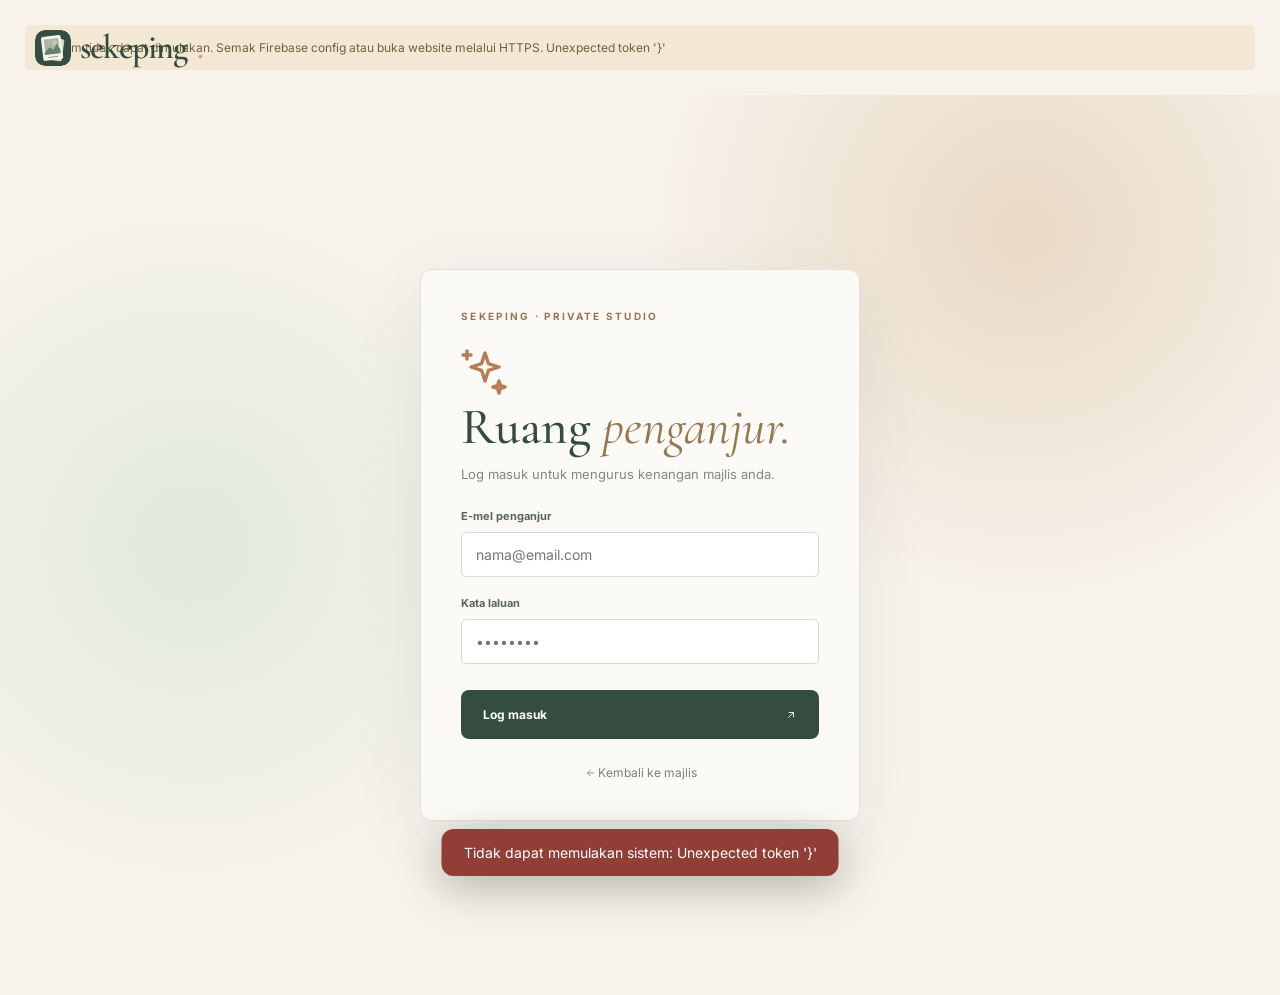
==== commit f7f8fab1: "Add files via upload" ====
--- a/admin.html
+++ b/admin.html
@@ -1,13 +1,14 @@
-<!doctype html><html lang="ms"><head><meta charset="utf-8"><meta name="viewport" content="width=device-width, initial-scale=1,viewport-fit=cover"><meta name="theme-color" content="#344d40"><title>Dashboard Penganjur — Sekeping</title><link rel="manifest" href="./manifest.webmanifest"><link rel="icon" href="./logo.svg" type="image/svg+xml"><link rel="preconnect" href="https://fonts.googleapis.com"><link rel="preconnect" href="https://fonts.gstatic.com" crossorigin><link href="https://fonts.googleapis.com/css2?family=Cormorant+Garamond:ital,wght@0,400;0,500;0,600;0,700;1,400;1,500;1,600&family=Inter:wght@400;500;600;700;800&display=swap" rel="stylesheet"><link rel="stylesheet" href="./styles.css"><script defer src="./config.js"></script><script defer src="./qr.js"></script><script defer src="./jszip.min.js"></script><script type="module" src="./app.js"></script></head>
-<body data-page="admin"><div id="toast" role="status" aria-live="polite"></div>
-<div id="adminLogin" class="admin-login"><a class="brand" href="./index.html"><span class="brand-icon"><img src="./logo.svg" alt="" width="36" height="36"></span>sekeping<span class="brand-period">.</span></a><div class="login-card"><div class="section-kicker">SEKEPING · PRIVATE STUDIO</div><span class="login-flower">✳</span><h1>Ruang <em>penganjur.</em></h1><p>Log masuk untuk mengurus kenangan majlis anda.</p><div id="demoLoginMessage" class="demo-login-note hidden">Ini ialah mod demo. Tekan butang di bawah untuk mencuba dashboard tanpa Firebase. Semua data kekal pada peranti ini.</div><form id="loginForm"><label for="loginEmail">E-mel penganjur</label><input type="email" id="loginEmail" placeholder="nama@email.com" autocomplete="username" required><label for="loginPassword">Kata laluan</label><input type="password" id="loginPassword" placeholder="••••••••" autocomplete="current-password" required><button class="btn btn-dark" id="loginBtn" type="submit">Log masuk <span>↗</span></button></form><button class="btn btn-dark hidden" id="demoLoginBtn">Buka dashboard demo <span>↗</span></button><a class="login-back" href="./index.html">← Kembali ke majlis</a></div></div>
-<div id="adminApp" class="admin-app hidden"><aside class="sidebar"><a class="brand" href="./index.html"><span class="brand-icon"><img src="./logo.svg" alt="" width="36" height="36"></span>sekeping<span class="brand-period">.</span></a><div class="sidebar-label">SEKEPING STUDIO</div><nav class="sidebar-nav" aria-label="Dashboard"><button class="side-link active" data-panel="overview"><span>◫</span> Ringkasan</button><button class="side-link" data-panel="settings"><span>✎</span> Tetapan majlis</button><button class="side-link" data-panel="photos"><span>▣</span> Urus gambar</button><button class="side-link" data-panel="qr"><span>▦</span> Kod QR & kongsi</button><button class="side-link" data-panel="notes"><span>♡</span> Buku ucapan</button></nav><div class="sidebar-bottom"><div id="adminBadge" class="mode-tag">✳ DEMO</div><a id="previewEventLink" href="./index.html" target="_blank" rel="noopener">Lihat halaman tetamu ↗</a><button id="logoutBtn" class="logout-btn">Log keluar ↗</button></div></aside>
-<div class="admin-main"><header class="admin-header"><div><div class="admin-eyebrow">SEKEPING / STUDIO MAJLIS</div><h1 id="adminPageTitle">Ringkasan majlis</h1></div><div class="admin-head-right"><label for="eventSelect">MAJLIS</label><select id="eventSelect"><option value="">Pilih majlis</option></select><button id="newEventBtn" class="btn btn-dark">+ Majlis baru</button></div></header><div class="mobile-admin-nav"><button class="active" data-panel="overview">Ringkasan</button><button data-panel="settings">Tetapan</button><button data-panel="photos">Gambar</button><button data-panel="qr">QR</button><button data-panel="notes">Ucapan</button></div><div class="admin-content"><div id="adminEmpty" class="admin-empty hidden"><span>✳</span><h2>Belum ada majlis.</h2><p>Cipta majlis pertama untuk mula mengumpul gambar tetamu.</p><button class="btn btn-dark" data-create-event>+ Cipta majlis</button></div>
-<section class="admin-panel" id="panel-overview"><div id="demoAppNotice" class="admin-notice hidden"><b>Mod demo</b> · Data disimpan pada browser ini, bukan dikongsi antara telefon. Isi Firebase config untuk galeri live sebenar.</div><div class="dashboard-welcome"><div><div class="section-kicker">KENANGAN MAJLIS ANDA</div><h2 id="overviewTitle">Majlis Kenangan Kita</h2><p id="overviewDate"></p></div><span class="dash-motif">✳</span></div><div class="stats-grid"><article><span>JUMLAH GAMBAR</span><strong id="statAll">0</strong><small>Semua gambar diterima</small></article><article><span>GAMBAR DIPAPAR</span><strong id="statApproved">0</strong><small>Terlihat dalam galeri</small></article><article><span>MENUNGGU SEMAKAN</span><strong id="statPending">0</strong><small>Memerlukan kelulusan</small></article><article><span>UCAPAN TETAMU</span><strong id="statWishes">0</strong><small>Buku ucapan digital</small></article></div><div class="overview-bottom"><div class="white-panel"><div class="panel-head"><h3>Gambar terkini</h3><button class="link-button" data-panel="photos">Lihat semua ↗</button></div><div id="recentPhotos" class="recent-photos"></div></div><div class="white-panel quick-link-panel"><div class="panel-head"><h3>Pautan majlis</h3><span>✳</span></div><p>Hantar kepada tetamu atau letak QR di setiap meja.</p><div class="event-link-box" id="overviewUrl"></div><button class="btn btn-outline" id="overviewCopyLink">Salin pautan ↗</button><button class="btn btn-dark" data-panel="qr">Buka kad QR ↗</button></div></div></section>
-<section class="admin-panel hidden" id="panel-settings"><div class="admin-section-heading"><div><h2>Tetapan majlis</h2><p>Sesuaikan nama, tarikh dan pengalaman tetamu.</p></div></div><form id="settingsForm" class="settings-grid"><div class="white-panel settings-form"><label for="settingTitle">Nama majlis</label><input id="settingTitle" required maxlength="80" placeholder="Contoh: Majlis Aina & Haziq"><div class="two-fields"><div><label for="settingDate">Tarikh majlis</label><input id="settingDate" type="date" required></div><div><label for="settingLimit">Filem setiap tetamu</label><input id="settingLimit" type="number" min="1" max="50" required></div></div><label for="settingVenue">Lokasi / nota majlis</label><input id="settingVenue" maxlength="120" placeholder="Contoh: Dewan Seri Melati, Johor"><button class="btn btn-dark" type="submit">Simpan perubahan ↗</button></div><div class="white-panel settings-toggles"><h3>Kawalan galeri</h3><label class="toggle-row"><span><b>Benarkan gambar & ucapan</b><small>Hentikan sementara penghantaran tetamu</small></span><input type="checkbox" id="settingUploads"><i></i></label><label class="toggle-row"><span><b>Moderasi gambar</b><small>Gambar perlu diluluskan sebelum dipapar</small></span><input type="checkbox" id="settingModeration"><i></i></label><label class="toggle-row"><span><b>Kunci galeri</b><small>Gambar tidak dapat dilihat tetamu sehingga dibuka</small></span><input type="checkbox" id="settingLocked"><i></i></label><p class="panel-hint">Perubahan ini akan dikemas kini kepada tetamu secara langsung apabila Firebase disambung.</p></div></form></section>
-<section class="admin-panel hidden" id="panel-photos"><div class="admin-section-heading"><div><h2>Urus gambar tetamu</h2><p>Luluskan, sembunyikan, padam atau eksport gambar.</p></div><div class="toolbar-buttons"><select id="photoStatusFilter" aria-label="Tapis gambar"><option value="all">Semua gambar</option><option value="pending">Menunggu</option><option value="approved">Dipaparkan</option><option value="hidden">Disembunyikan</option></select><button class="btn btn-dark" id="exportZipBtn">Muat turun ZIP ↓</button></div></div><div class="admin-photo-grid" id="adminPhotos"></div></section>
-<section class="admin-panel hidden" id="panel-qr"><div class="admin-section-heading"><div><h2>Kongsi dengan tetamu</h2><p>Letakkan kad QR di setiap meja majlis.</p></div></div><div class="qr-layout"><div class="qr-poster" id="qrPoster"><span class="qr-poster-kicker">YOU'RE INVITED</span><h3 id="qrEventTitle">Majlis Kenangan Kita</h3><span class="qr-caption">✳ IMBAS • RAKAM • KONGSI ✳</span><canvas id="qrCanvas" width="390" height="390"></canvas><p>Scan QR untuk ambil gambar dan kongsi bersama.</p><span class="qr-poster-footer">SETIAP GAMBAR, SATU KENANGAN · SEKEPING</span></div><div class="white-panel qr-instructions"><h3>Satu QR,<br><em>ribuan kenangan.</em></h3><p>Imbas menggunakan kamera telefon. Tiada aplikasi diperlukan.</p><label for="shareUrl">Pautan majlis anda</label><input id="shareUrl" readonly><button class="btn btn-outline" id="copyQrLink">Salin pautan ↗</button><button class="btn btn-dark" id="saveQrBtn">Simpan kod QR (PNG) ↓</button><button class="btn btn-outline" id="printQrBtn">Cetak kad QR ↗</button><p class="panel-hint">Kod QR akan terus menunjuk ke majlis ini apabila anda host website di GitHub Pages. <b>Cetak selepas URL website sudah muktamad.</b></p></div></div></section>
-<section class="admin-panel hidden" id="panel-notes"><div class="admin-section-heading"><div><h2>Buku ucapan</h2><p>Semua kata-kata manis daripada tetamu.</p></div><button class="btn btn-outline" id="exportWishesBtn">Eksport CSV ↓</button></div><div id="adminWishes" class="admin-wishes"></div></section>
+<!DOCTYPE html>
+<html lang="ms"><head><meta charset="utf-8"/><meta content="width=device-width, initial-scale=1,viewport-fit=cover" name="viewport"/><meta content="#344d40" name="theme-color"/><title>Dashboard Penganjur — Sekeping</title><link href="./manifest.webmanifest" rel="manifest"/><link href="./logo.svg" rel="icon" type="image/svg+xml"/><link href="https://fonts.googleapis.com" rel="preconnect"/><link crossorigin="" href="https://fonts.gstatic.com" rel="preconnect"/><link href="https://fonts.googleapis.com/css2?family=Cormorant+Garamond:ital,wght@0,400;0,500;0,600;0,700;1,400;1,500;1,600&amp;family=Inter:wght@400;500;600;700;800&amp;display=swap" rel="stylesheet"/><link href="./styles.css" rel="stylesheet"/><script defer="" src="./config.js"></script><script defer="" src="./qr.js"></script><script defer="" src="./jszip.min.js"></script><script src="./app.js" type="module"></script></head>
+<body data-page="admin"><svg aria-hidden="true" style="position:absolute;width:0;height:0;overflow:hidden;pointer-events:none" xmlns="http://www.w3.org/2000/svg"><defs><symbol id="s-sparkles" viewBox="0 0 24 24"><path d="m12 3 1.7 5.3L19 10l-5.3 1.7L12 17l-1.7-5.3L5 10l5.3-1.7L12 3Z"></path><path d="m19 17 .7 2.3L22 20l-2.3.7L19 23l-.7-2.3L16 20l2.3-.7L19 17Z"></path><path d="M3 2v4M1 4h4"></path></symbol><symbol id="s-flower" viewBox="0 0 24 24"><path d="M12 12c-3-5-1-9 2-8 2 1 1 5-2 8Zm0 0c2-5 6-6 7-3 1 3-3 4-7 3Zm0 0c5-2 8 1 6 4-2 2-5 0-6-4Zm0 0c2 5-1 8-4 6-2-2 0-5 4-6Zm0 0c-5 2-8-1-6-4 2-2 5 0 6 4Z"></path><circle cx="12" cy="12" r="1.5"></circle></symbol><symbol id="s-heart" viewBox="0 0 24 24"><path d="M20.8 4.7a5.5 5.5 0 0 0-7.8 0L12 5.8l-1.1-1.1a5.5 5.5 0 0 0-7.8 7.8L12 21l8.8-8.5a5.5 5.5 0 0 0 0-7.8Z"></path></symbol><symbol id="s-film" viewBox="0 0 24 24"><rect height="18" rx="2" width="18" x="3" y="3"></rect><path d="M7 3v18M17 3v18M3 8h4M3 16h4M17 8h4M17 16h4"></path></symbol><symbol id="s-camera" viewBox="0 0 24 24"><path d="M4 7h3l2-3h6l2 3h3a2 2 0 0 1 2 2v10a2 2 0 0 1-2 2H4a2 2 0 0 1-2-2V9a2 2 0 0 1 2-2Z"></path><circle cx="12" cy="13" r="4"></circle></symbol><symbol id="s-arrow-up-right" viewBox="0 0 24 24"><path d="M7 17 17 7M8 7h9v9"></path></symbol><symbol id="s-arrow-down" viewBox="0 0 24 24"><path d="M12 3v18m-7-7 7 7 7-7"></path></symbol><symbol id="s-arrow-left" viewBox="0 0 24 24"><path d="m15 18-6-6 6-6M9 12h12"></path></symbol><symbol id="s-refresh-cw" viewBox="0 0 24 24"><path d="M20 11a8 8 0 0 0-14-5L3 9m0-6v6h6M4 13a8 8 0 0 0 14 5l3-3m0 6v-6h-6"></path></symbol><symbol id="s-zap" viewBox="0 0 24 24"><path d="m13 2-9 12h7l-1 8 10-12h-7l0-8Z"></path></symbol><symbol id="s-check" viewBox="0 0 24 24"><path d="m4 12 5 5L20 6"></path></symbol><symbol id="s-x" viewBox="0 0 24 24"><path d="M18 6 6 18M6 6l12 12"></path></symbol><symbol id="s-grid" viewBox="0 0 24 24"><rect height="7" rx="1" width="7" x="3" y="3"></rect><rect height="7" rx="1" width="7" x="14" y="3"></rect><rect height="7" rx="1" width="7" x="3" y="14"></rect><rect height="7" rx="1" width="7" x="14" y="14"></rect></symbol><symbol id="s-pencil" viewBox="0 0 24 24"><path d="M12 20h9M4 16l-1 5 5-1L20 8a2 2 0 0 0-4-4L4 16Z"></path></symbol><symbol id="s-image" viewBox="0 0 24 24"><rect height="18" rx="2" width="18" x="3" y="3"></rect><circle cx="9" cy="9" r="2"></circle><path d="m21 16-6-6L5 21"></path></symbol><symbol id="s-quote" viewBox="0 0 24 24"><path d="M10 11H5V7h7v6l-4 4m12-6h-5V7h7v6l-4 4"></path></symbol><symbol id="s-lock" viewBox="0 0 24 24"><rect height="12" rx="2" width="16" x="4" y="10"></rect><path d="M8 10V7a4 4 0 0 1 8 0v3"></path></symbol><symbol id="s-qr" viewBox="0 0 24 24"><rect height="7" width="7" x="3" y="3"></rect><rect height="7" width="7" x="14" y="3"></rect><rect height="7" width="7" x="3" y="14"></rect><path d="M14 14h3v3h-3zm7 0v3h-3m-4 4h4v-2m3 0v2"></path></symbol></defs></svg><div aria-live="polite" id="toast" role="status"></div>
+<div class="admin-login" id="adminLogin"><a class="brand" href="./index.html"><span class="brand-icon"><img alt="" height="36" src="./logo.svg" width="36"/></span>sekeping<span class="brand-period">.</span></a><div class="login-card"><div class="section-kicker">SEKEPING · PRIVATE STUDIO</div><span class="login-flower"><svg aria-hidden="true" class="ui-icon" fill="none" height="18" stroke="currentColor" stroke-linecap="round" stroke-linejoin="round" stroke-width="1.7" viewBox="0 0 24 24" width="18"><use href="#s-sparkles"></use></svg></span><h1>Ruang <em>penganjur.</em></h1><p>Log masuk untuk mengurus kenangan majlis anda.</p><div class="demo-login-note hidden" id="demoLoginMessage">Ini ialah mod demo. Tekan butang di bawah untuk mencuba dashboard tanpa Firebase. Semua data kekal pada peranti ini.</div><form id="loginForm"><label for="loginEmail">E-mel penganjur</label><input autocomplete="username" id="loginEmail" placeholder="nama@email.com" required="" type="email"/><label for="loginPassword">Kata laluan</label><input autocomplete="current-password" id="loginPassword" placeholder="••••••••" required="" type="password"/><button class="btn btn-dark" id="loginBtn" type="submit">Log masuk <span><svg aria-hidden="true" class="ui-icon" fill="none" height="18" stroke="currentColor" stroke-linecap="round" stroke-linejoin="round" stroke-width="1.7" viewBox="0 0 24 24" width="18"><use href="#s-arrow-up-right"></use></svg></span></button></form><button class="btn btn-dark hidden" id="demoLoginBtn">Buka dashboard demo <span><svg aria-hidden="true" class="ui-icon" fill="none" height="18" stroke="currentColor" stroke-linecap="round" stroke-linejoin="round" stroke-width="1.7" viewBox="0 0 24 24" width="18"><use href="#s-arrow-up-right"></use></svg></span></button><a class="login-back" href="./index.html"><svg aria-hidden="true" class="ui-icon" fill="none" height="18" stroke="currentColor" stroke-linecap="round" stroke-linejoin="round" stroke-width="1.7" viewBox="0 0 24 24" width="18"><use href="#s-arrow-left"></use></svg> Kembali ke majlis</a></div></div>
+<div class="admin-app hidden" id="adminApp"><aside class="sidebar"><a class="brand" href="./index.html"><span class="brand-icon"><img alt="" height="36" src="./logo.svg" width="36"/></span>sekeping<span class="brand-period">.</span></a><div class="sidebar-label">SEKEPING STUDIO</div><nav aria-label="Dashboard" class="sidebar-nav"><button class="side-link active" data-panel="overview"><span><svg aria-hidden="true" class="ui-icon" fill="none" height="18" stroke="currentColor" stroke-linecap="round" stroke-linejoin="round" stroke-width="1.7" viewBox="0 0 24 24" width="18"><use href="#s-grid"></use></svg></span> Ringkasan</button><button class="side-link" data-panel="settings"><span><svg aria-hidden="true" class="ui-icon" fill="none" height="18" stroke="currentColor" stroke-linecap="round" stroke-linejoin="round" stroke-width="1.7" viewBox="0 0 24 24" width="18"><use href="#s-pencil"></use></svg></span> Tetapan majlis</button><button class="side-link" data-panel="photos"><span><svg aria-hidden="true" class="ui-icon" fill="none" height="18" stroke="currentColor" stroke-linecap="round" stroke-linejoin="round" stroke-width="1.7" viewBox="0 0 24 24" width="18"><use href="#s-image"></use></svg></span> Urus gambar</button><button class="side-link" data-panel="qr"><span><svg aria-hidden="true" class="ui-icon" fill="none" height="18" stroke="currentColor" stroke-linecap="round" stroke-linejoin="round" stroke-width="1.7" viewBox="0 0 24 24" width="18"><use href="#s-film"></use></svg></span> Kod QR &amp; kongsi</button><button class="side-link" data-panel="notes"><span><svg aria-hidden="true" class="ui-icon" fill="none" height="18" stroke="currentColor" stroke-linecap="round" stroke-linejoin="round" stroke-width="1.7" viewBox="0 0 24 24" width="18"><use href="#s-heart"></use></svg></span> Buku ucapan</button></nav><div class="sidebar-bottom"><div class="mode-tag" id="adminBadge"><svg aria-hidden="true" class="ui-icon" fill="none" height="18" stroke="currentColor" stroke-linecap="round" stroke-linejoin="round" stroke-width="1.7" viewBox="0 0 24 24" width="18"><use href="#s-sparkles"></use></svg> DEMO</div><a href="./index.html" id="previewEventLink" rel="noopener" target="_blank">Lihat halaman tetamu <svg aria-hidden="true" class="ui-icon" fill="none" height="18" stroke="currentColor" stroke-linecap="round" stroke-linejoin="round" stroke-width="1.7" viewBox="0 0 24 24" width="18"><use href="#s-arrow-up-right"></use></svg></a><button class="logout-btn" id="logoutBtn">Log keluar <svg aria-hidden="true" class="ui-icon" fill="none" height="18" stroke="currentColor" stroke-linecap="round" stroke-linejoin="round" stroke-width="1.7" viewBox="0 0 24 24" width="18"><use href="#s-arrow-up-right"></use></svg></button></div></aside>
+<div class="admin-main"><header class="admin-header"><div><div class="admin-eyebrow">SEKEPING / STUDIO MAJLIS</div><h1 id="adminPageTitle">Ringkasan majlis</h1></div><div class="admin-head-right"><label for="eventSelect">MAJLIS</label><select id="eventSelect"><option value="">Pilih majlis</option></select><button class="btn btn-dark" id="newEventBtn">+ Majlis baru</button></div></header><div class="mobile-admin-nav"><button class="active" data-panel="overview">Ringkasan</button><button data-panel="settings">Tetapan</button><button data-panel="photos">Gambar</button><button data-panel="qr">QR</button><button data-panel="notes">Ucapan</button></div><div class="admin-content"><div class="admin-empty hidden" id="adminEmpty"><span><svg aria-hidden="true" class="ui-icon" fill="none" height="18" stroke="currentColor" stroke-linecap="round" stroke-linejoin="round" stroke-width="1.7" viewBox="0 0 24 24" width="18"><use href="#s-sparkles"></use></svg></span><h2>Belum ada majlis.</h2><p>Cipta majlis pertama untuk mula mengumpul gambar tetamu.</p><button class="btn btn-dark" data-create-event="">+ Cipta majlis</button></div>
+<section class="admin-panel" id="panel-overview"><div class="admin-notice hidden" id="demoAppNotice"><b>Mod demo</b> · Data disimpan pada browser ini, bukan dikongsi antara telefon. Isi Firebase config untuk galeri live sebenar.</div><div class="dashboard-welcome"><div><div class="section-kicker">KENANGAN MAJLIS ANDA</div><h2 id="overviewTitle">Majlis Kenangan Kita</h2><p id="overviewDate"></p></div><span class="dash-motif"><svg aria-hidden="true" class="ui-icon" fill="none" height="18" stroke="currentColor" stroke-linecap="round" stroke-linejoin="round" stroke-width="1.7" viewBox="0 0 24 24" width="18"><use href="#s-sparkles"></use></svg></span></div><div class="stats-grid"><article><span>JUMLAH GAMBAR</span><strong id="statAll">0</strong><small>Semua gambar diterima</small></article><article><span>GAMBAR DIPAPAR</span><strong id="statApproved">0</strong><small>Terlihat dalam galeri</small></article><article><span>MENUNGGU SEMAKAN</span><strong id="statPending">0</strong><small>Memerlukan kelulusan</small></article><article><span>UCAPAN TETAMU</span><strong id="statWishes">0</strong><small>Buku ucapan digital</small></article></div><div class="overview-bottom"><div class="white-panel"><div class="panel-head"><h3>Gambar terkini</h3><button class="link-button" data-panel="photos">Lihat semua <svg aria-hidden="true" class="ui-icon" fill="none" height="18" stroke="currentColor" stroke-linecap="round" stroke-linejoin="round" stroke-width="1.7" viewBox="0 0 24 24" width="18"><use href="#s-arrow-up-right"></use></svg></button></div><div class="recent-photos" id="recentPhotos"></div></div><div class="white-panel quick-link-panel"><div class="panel-head"><h3>Pautan majlis</h3><span><svg aria-hidden="true" class="ui-icon" fill="none" height="18" stroke="currentColor" stroke-linecap="round" stroke-linejoin="round" stroke-width="1.7" viewBox="0 0 24 24" width="18"><use href="#s-sparkles"></use></svg></span></div><p>Hantar kepada tetamu atau letak QR di setiap meja.</p><div class="event-link-box" id="overviewUrl"></div><button class="btn btn-outline" id="overviewCopyLink">Salin pautan <svg aria-hidden="true" class="ui-icon" fill="none" height="18" stroke="currentColor" stroke-linecap="round" stroke-linejoin="round" stroke-width="1.7" viewBox="0 0 24 24" width="18"><use href="#s-arrow-up-right"></use></svg></button><button class="btn btn-dark" data-panel="qr">Buka kad QR <svg aria-hidden="true" class="ui-icon" fill="none" height="18" stroke="currentColor" stroke-linecap="round" stroke-linejoin="round" stroke-width="1.7" viewBox="0 0 24 24" width="18"><use href="#s-arrow-up-right"></use></svg></button></div></div></section>
+<section class="admin-panel hidden" id="panel-settings"><div class="admin-section-heading"><div><h2>Tetapan majlis</h2><p>Sesuaikan nama, tarikh dan pengalaman tetamu.</p></div></div><form class="settings-grid" id="settingsForm"><div class="white-panel settings-form"><label for="settingTitle">Nama majlis</label><input id="settingTitle" maxlength="80" placeholder="Contoh: Majlis Aina &amp; Haziq" required=""/><div class="two-fields"><div><label for="settingDate">Tarikh majlis</label><input id="settingDate" required="" type="date"/></div><div><label for="settingLimit">Filem setiap tetamu</label><input id="settingLimit" max="50" min="1" required="" type="number"/></div></div><label for="settingVenue">Lokasi / nota majlis</label><input id="settingVenue" maxlength="120" placeholder="Contoh: Dewan Seri Melati, Johor"/><button class="btn btn-dark" type="submit">Simpan perubahan <svg aria-hidden="true" class="ui-icon" fill="none" height="18" stroke="currentColor" stroke-linecap="round" stroke-linejoin="round" stroke-width="1.7" viewBox="0 0 24 24" width="18"><use href="#s-arrow-up-right"></use></svg></button></div><div class="white-panel settings-toggles"><h3>Kawalan galeri</h3><label class="toggle-row"><span><b>Benarkan gambar &amp; ucapan</b><small>Hentikan sementara penghantaran tetamu</small></span><input id="settingUploads" type="checkbox"/><i></i></label><label class="toggle-row"><span><b>Moderasi gambar</b><small>Gambar perlu diluluskan sebelum dipapar</small></span><input id="settingModeration" type="checkbox"/><i></i></label><label class="toggle-row"><span><b>Kunci galeri</b><small>Gambar tidak dapat dilihat tetamu sehingga dibuka</small></span><input id="settingLocked" type="checkbox"/><i></i></label><p class="panel-hint">Perubahan ini akan dikemas kini kepada tetamu secara langsung apabila Firebase disambung.</p></div></form></section>
+<section class="admin-panel hidden" id="panel-photos"><div class="admin-section-heading"><div><h2>Urus gambar tetamu</h2><p>Luluskan, sembunyikan, padam atau eksport gambar.</p></div><div class="toolbar-buttons"><select aria-label="Tapis gambar" id="photoStatusFilter"><option value="all">Semua gambar</option><option value="pending">Menunggu</option><option value="approved">Dipaparkan</option><option value="hidden">Disembunyikan</option></select><button class="btn btn-dark" id="exportZipBtn">Muat turun ZIP <svg aria-hidden="true" class="ui-icon" fill="none" height="18" stroke="currentColor" stroke-linecap="round" stroke-linejoin="round" stroke-width="1.7" viewBox="0 0 24 24" width="18"><use href="#s-arrow-down"></use></svg></button></div></div><div class="admin-photo-grid" id="adminPhotos"></div></section>
+<section class="admin-panel hidden" id="panel-qr"><div class="admin-section-heading"><div><h2>Kongsi dengan tetamu</h2><p>Letakkan kad QR di setiap meja majlis.</p></div></div><div class="qr-layout"><div class="qr-poster" id="qrPoster"><span class="qr-poster-kicker">YOU'RE INVITED</span><h3 id="qrEventTitle">Majlis Kenangan Kita</h3><span class="qr-caption"><svg aria-hidden="true" class="ui-icon" fill="none" height="18" stroke="currentColor" stroke-linecap="round" stroke-linejoin="round" stroke-width="1.7" viewBox="0 0 24 24" width="18"><use href="#s-sparkles"></use></svg> IMBAS • RAKAM • KONGSI <svg aria-hidden="true" class="ui-icon" fill="none" height="18" stroke="currentColor" stroke-linecap="round" stroke-linejoin="round" stroke-width="1.7" viewBox="0 0 24 24" width="18"><use href="#s-sparkles"></use></svg></span><canvas height="390" id="qrCanvas" width="390"></canvas><p>Scan QR untuk ambil gambar dan kongsi bersama.</p><span class="qr-poster-footer">SETIAP GAMBAR, SATU KENANGAN · SEKEPING</span></div><div class="white-panel qr-instructions"><h3>Satu QR,<br/><em>ribuan kenangan.</em></h3><p>Imbas menggunakan kamera telefon. Tiada aplikasi diperlukan.</p><label for="shareUrl">Pautan majlis anda</label><input id="shareUrl" readonly=""/><button class="btn btn-outline" id="copyQrLink">Salin pautan <svg aria-hidden="true" class="ui-icon" fill="none" height="18" stroke="currentColor" stroke-linecap="round" stroke-linejoin="round" stroke-width="1.7" viewBox="0 0 24 24" width="18"><use href="#s-arrow-up-right"></use></svg></button><button class="btn btn-dark" id="saveQrBtn">Simpan kod QR (PNG) <svg aria-hidden="true" class="ui-icon" fill="none" height="18" stroke="currentColor" stroke-linecap="round" stroke-linejoin="round" stroke-width="1.7" viewBox="0 0 24 24" width="18"><use href="#s-arrow-down"></use></svg></button><button class="btn btn-outline" id="printQrBtn">Cetak kad QR <svg aria-hidden="true" class="ui-icon" fill="none" height="18" stroke="currentColor" stroke-linecap="round" stroke-linejoin="round" stroke-width="1.7" viewBox="0 0 24 24" width="18"><use href="#s-arrow-up-right"></use></svg></button><p class="panel-hint">Kod QR akan terus menunjuk ke majlis ini apabila anda host website di GitHub Pages. <b>Cetak selepas URL website sudah muktamad.</b></p></div></div></section>
+<section class="admin-panel hidden" id="panel-notes"><div class="admin-section-heading"><div><h2>Buku ucapan</h2><p>Semua kata-kata manis daripada tetamu.</p></div><button class="btn btn-outline" id="exportWishesBtn">Eksport CSV <svg aria-hidden="true" class="ui-icon" fill="none" height="18" stroke="currentColor" stroke-linecap="round" stroke-linejoin="round" stroke-width="1.7" viewBox="0 0 24 24" width="18"><use href="#s-arrow-down"></use></svg></button></div><div class="admin-wishes" id="adminWishes"></div></section>
 </div></div></div>
-<div class="modal-overlay hidden" id="createEventModal" role="dialog" aria-modal="true" aria-labelledby="createTitle"><div class="modal-card create-modal"><button class="modal-x" data-close-create aria-label="Tutup">×</button><div class="modal-symbol">✳</div><h2 id="createTitle">Cipta majlis baru.</h2><p>Setiap majlis mempunyai pautan dan QR tersendiri.</p><form id="createEventForm"><label for="newTitle">Nama majlis</label><input id="newTitle" required maxlength="80" placeholder="Contoh: Majlis Aina & Haziq"><div class="two-fields"><div><label for="newDate">Tarikh</label><input id="newDate" type="date" required></div><div><label for="newLimit">Filem</label><input id="newLimit" type="number" min="1" max="50" value="20" required></div></div><label for="newVenue">Lokasi (pilihan)</label><input id="newVenue" maxlength="120" placeholder="Dewan / lokasi majlis"><button class="btn btn-dark" type="submit" id="saveNewEventBtn">Cipta majlis <span>↗</span></button></form></div></div>
+<div aria-labelledby="createTitle" aria-modal="true" class="modal-overlay hidden" id="createEventModal" role="dialog"><div class="modal-card create-modal"><button aria-label="Tutup" class="modal-x" data-close-create=""><svg aria-hidden="true" class="ui-icon" fill="none" height="18" stroke="currentColor" stroke-linecap="round" stroke-linejoin="round" stroke-width="1.7" viewBox="0 0 24 24" width="18"><use href="#s-x"></use></svg></button><div class="modal-symbol"><svg aria-hidden="true" class="ui-icon" fill="none" height="18" stroke="currentColor" stroke-linecap="round" stroke-linejoin="round" stroke-width="1.7" viewBox="0 0 24 24" width="18"><use href="#s-sparkles"></use></svg></div><h2 id="createTitle">Cipta majlis baru.</h2><p>Setiap majlis mempunyai pautan dan QR tersendiri.</p><form id="createEventForm"><label for="newTitle">Nama majlis</label><input id="newTitle" maxlength="80" placeholder="Contoh: Majlis Aina &amp; Haziq" required=""/><div class="two-fields"><div><label for="newDate">Tarikh</label><input id="newDate" required="" type="date"/></div><div><label for="newLimit">Filem</label><input id="newLimit" max="50" min="1" required="" type="number" value="20"/></div></div><label for="newVenue">Lokasi (pilihan)</label><input id="newVenue" maxlength="120" placeholder="Dewan / lokasi majlis"/><button class="btn btn-dark" id="saveNewEventBtn" type="submit">Cipta majlis <span><svg aria-hidden="true" class="ui-icon" fill="none" height="18" stroke="currentColor" stroke-linecap="round" stroke-linejoin="round" stroke-width="1.7" viewBox="0 0 24 24" width="18"><use href="#s-arrow-up-right"></use></svg></span></button></form></div></div>
 </body></html>
--- a/styles.css
+++ b/styles.css
@@ -28,3 +28,23 @@
 :focus-visible{outline:3px solid #c9a86a;outline-offset:3px}
 @media(max-width:760px){.brand{font-size:29px}.brand-icon{width:31px;height:31px}.hero h1{font-size:clamp(49px,10vw,68px)}}
 @media(max-width:480px){.brand{font-size:27px}.brand-icon{width:29px;height:29px}.hero h1{font-size:clamp(46px,10.8vw,59px);letter-spacing:-.9px}.hero-script{font-size:22px}.eyebrow{letter-spacing:1px}}
+
+/* Sekeping: vector-only iconography and robust mobile camera fallback */
+.ui-icon{display:inline-block;flex:none;width:1em;height:1em;vertical-align:-.15em;stroke:currentColor;fill:none}
+button .ui-icon,a .ui-icon{vertical-align:-.18em}
+.camera-placeholder-icon .ui-icon{width:70px;height:70px}
+.flower .ui-icon{width:1em;height:1em}
+.camera-help{max-width:310px!important;color:#e5debf!important;font-size:12px!important;line-height:1.55!important;margin:5px auto!important}
+.btn-native{display:inline-flex;align-items:center;justify-content:center;gap:8px;margin-top:3px!important;border:1px solid #cfdecf;background:#f7f3ec;color:#314b3d;min-height:43px;padding:10px 16px;border-radius:5px;font-size:12px;font-weight:700;cursor:pointer}
+.btn-native .ui-icon{font-size:17px}
+.btn-native-alt{display:inline-flex;justify-content:center;align-items:center;gap:8px;border:1px solid #b6c8b8;background:#e6eee3;color:#344d40;border-radius:5px;min-height:45px;padding:11px 16px;font-size:12px;font-weight:700;cursor:pointer;width:100%;margin:10px 0}
+.btn-native-alt .ui-icon{font-size:17px}
+.camera-secure-hint{color:#778e7e;font-size:11px;line-height:1.6;margin:7px 0 0;max-width:380px}
+.round-btn .ui-icon{width:22px;height:22px}
+.shutter:disabled{opacity:.55;cursor:not-allowed}
+.camera-placeholder{max-width:100%;}
+.camera-placeholder .camera-help{flex:none}
+.camera-status{white-space:nowrap}
+.camera-status .ui-icon,.qr-caption .ui-icon{width:.9em;height:.9em}
+.flower svg,.small-star svg{stroke-width:1.3}
+@media(max-width:480px){.camera-placeholder{padding:15px}.camera-placeholder-icon .ui-icon{width:58px;height:58px}.camera-placeholder strong{font-size:24px}.camera-secure-hint{font-size:10px}}
